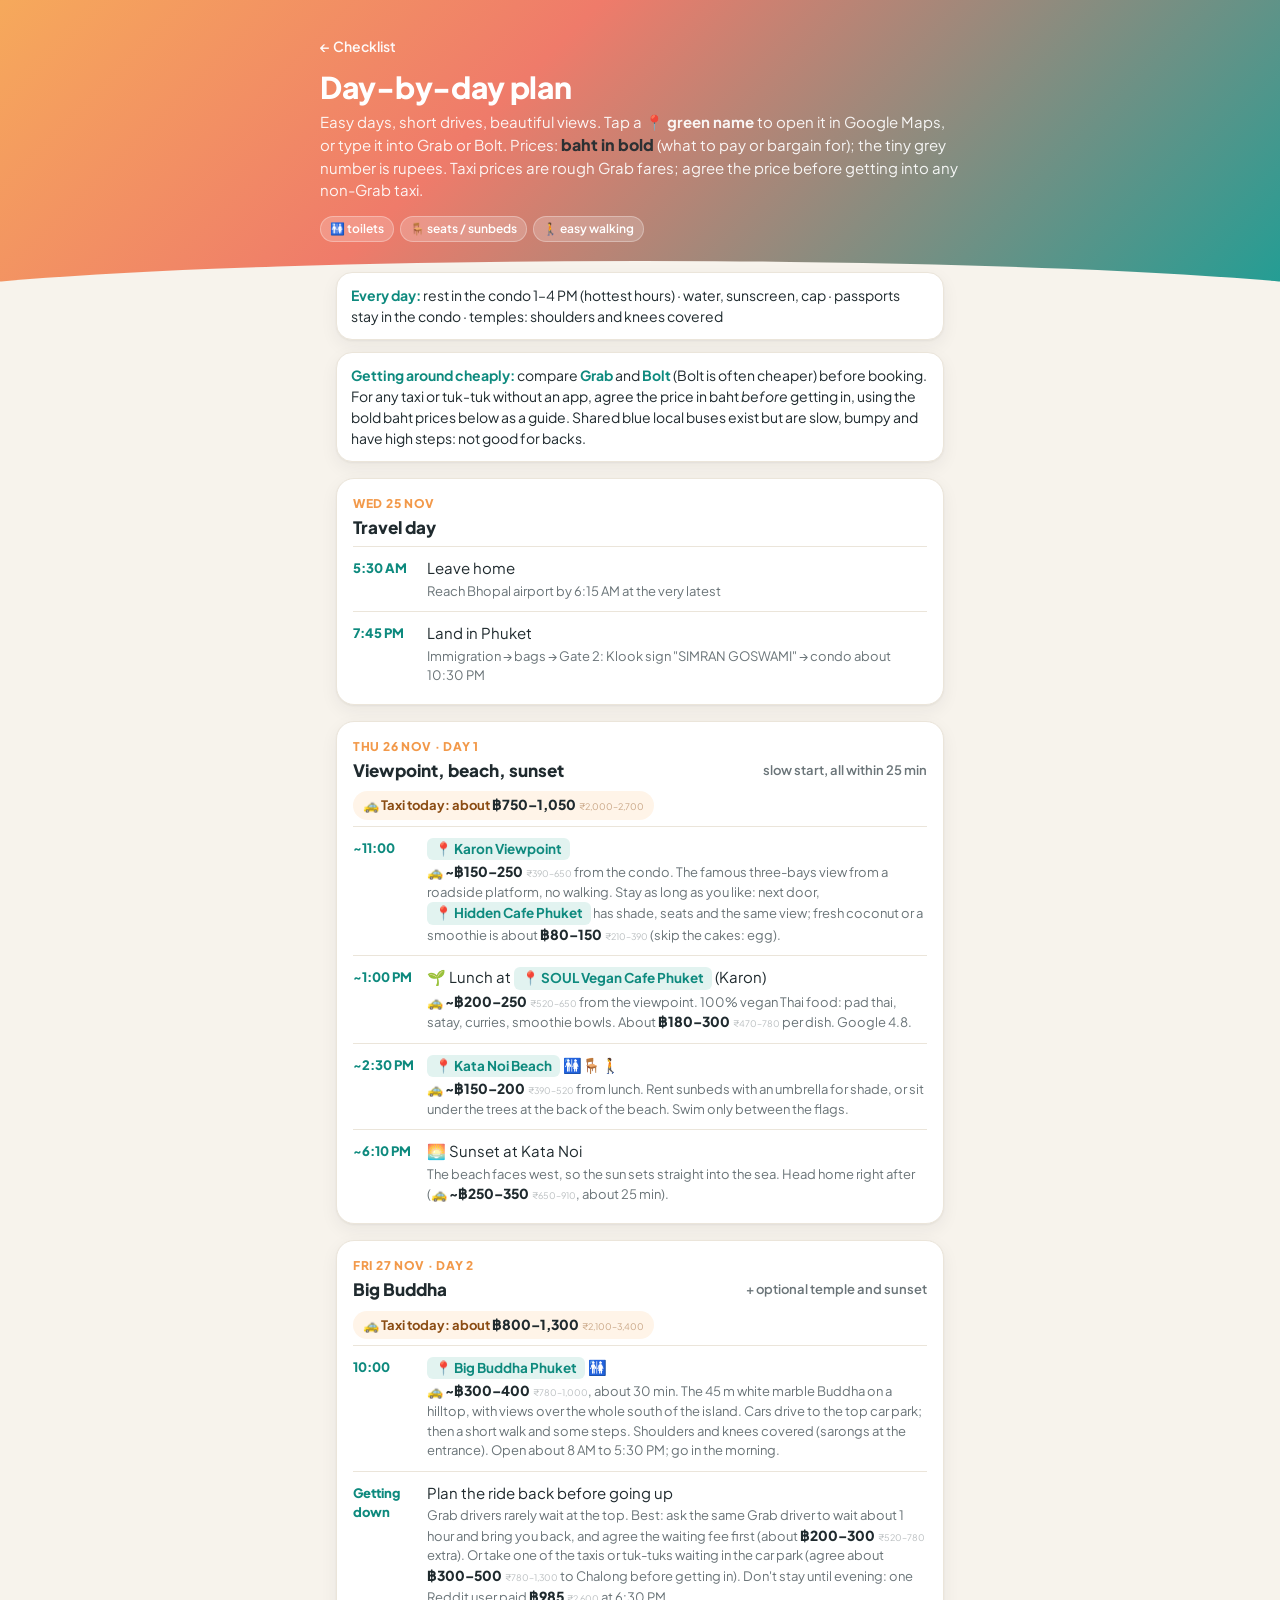
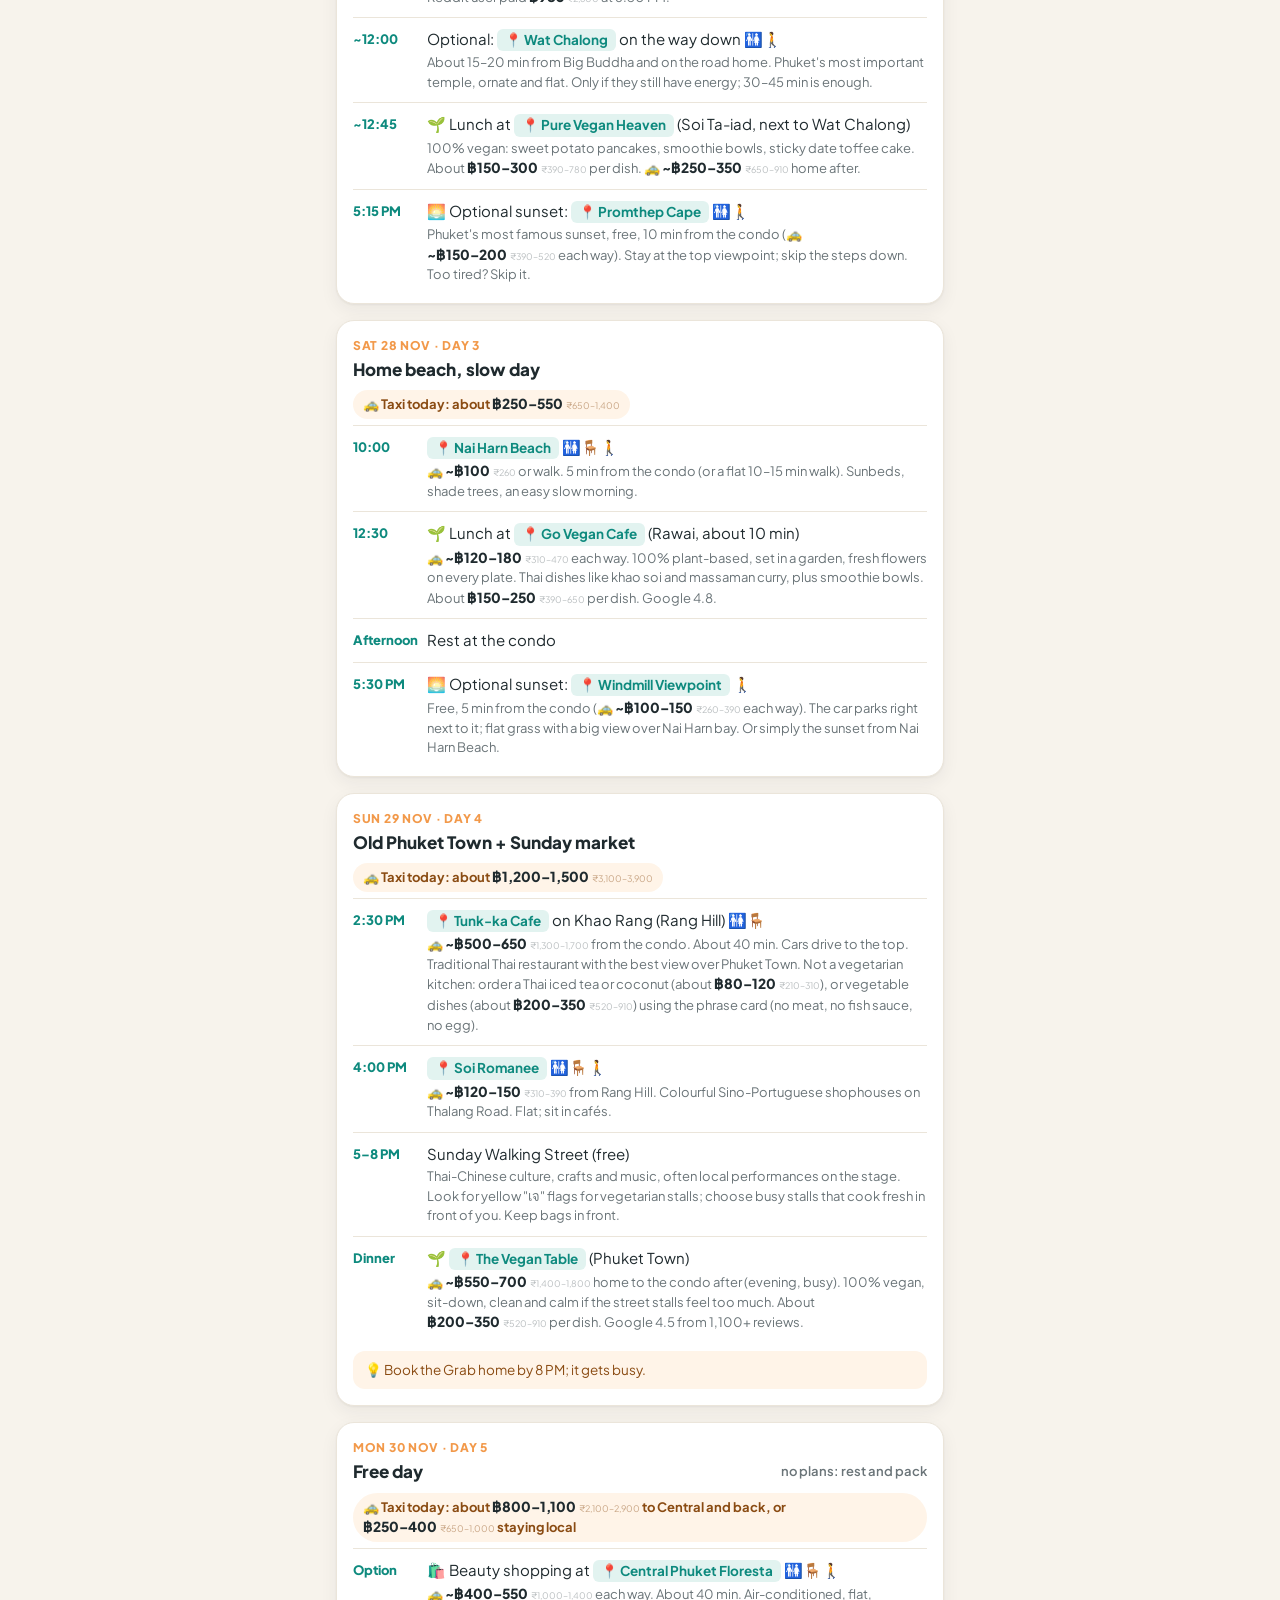
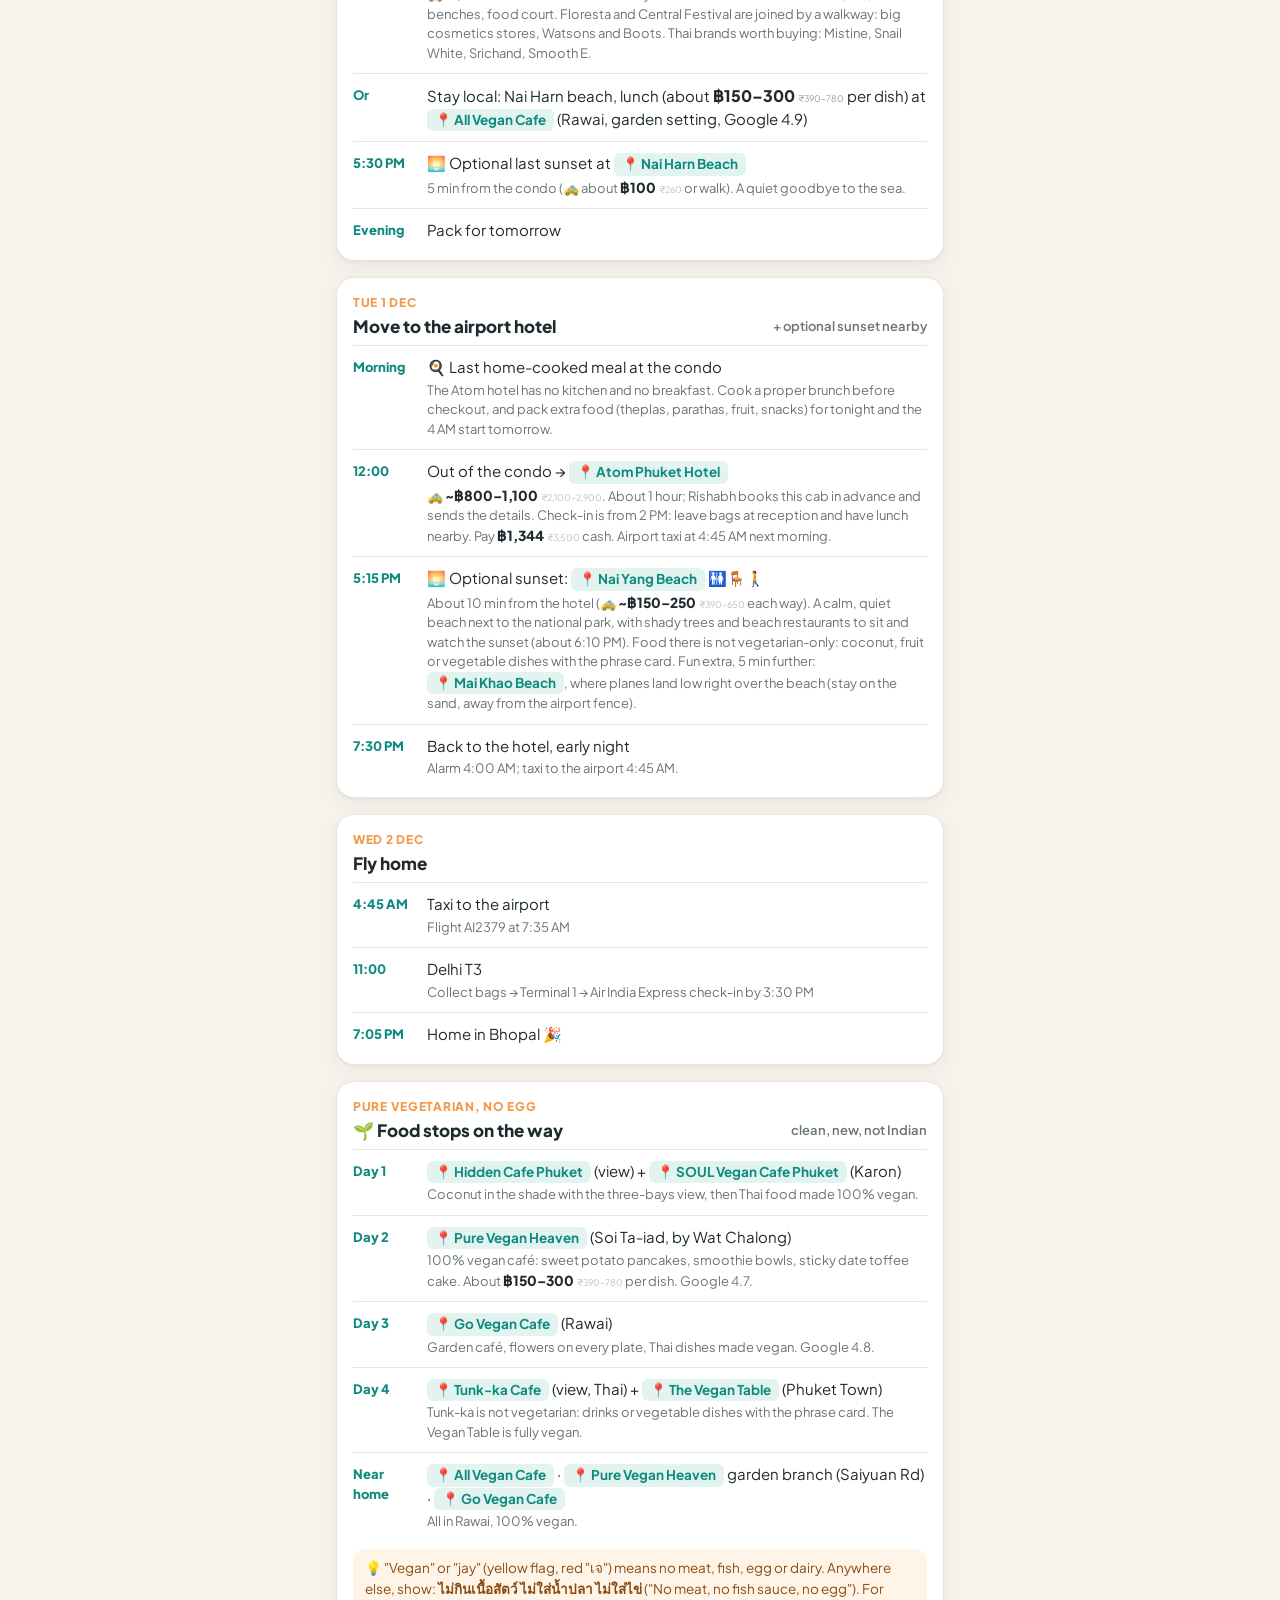
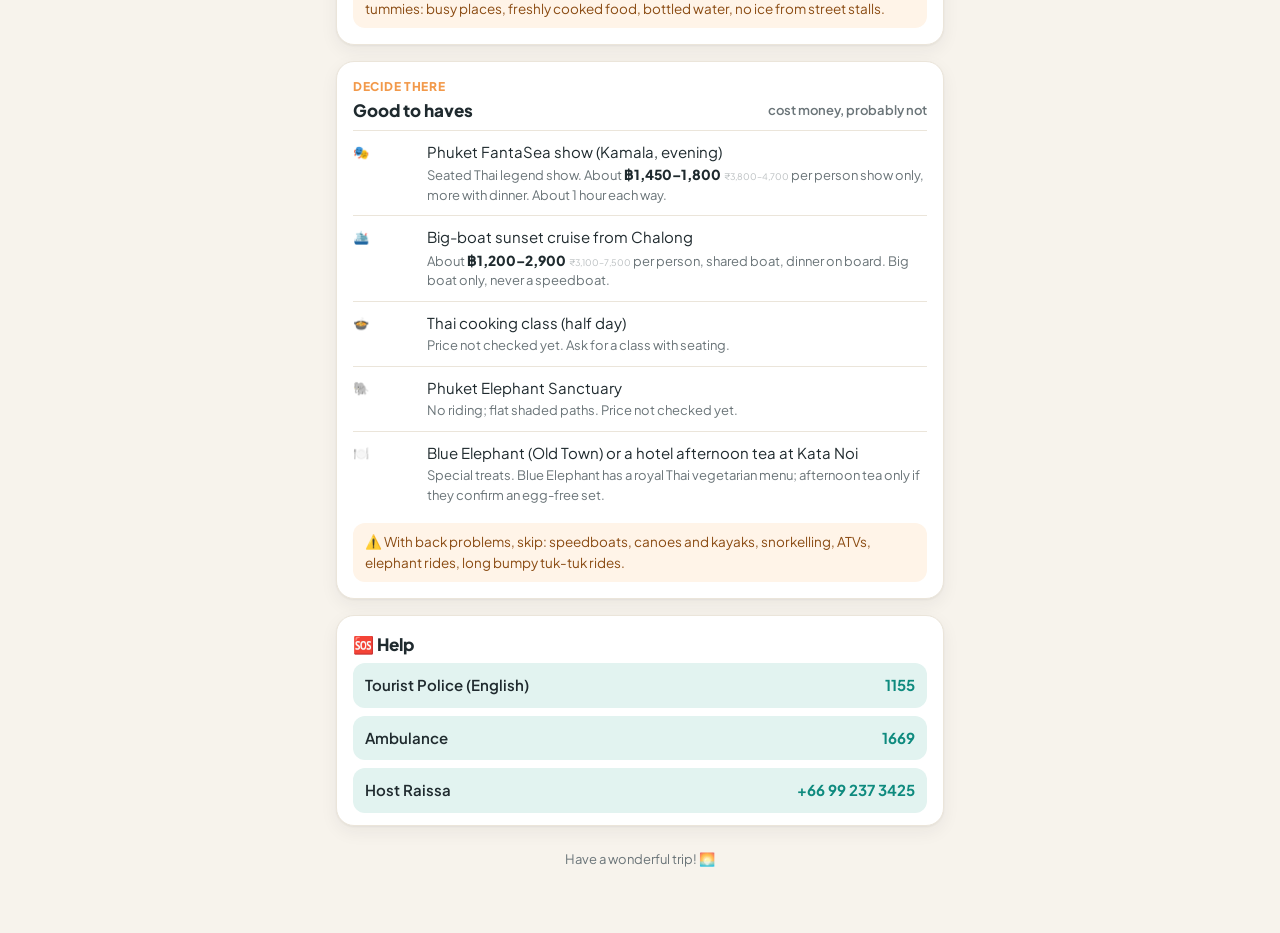
==== day-plan.html @ 852d4add "Tue: last home-cooked meal, Nai Yang sunset Co-Authored-By: Claude Opus 5.5 <noreply@anthropic.com>" ====
<!doctype html>
<html lang="en">
<head>
<meta charset="utf-8">
<meta name="viewport" content="width=device-width, initial-scale=1">
<meta name="robots" content="noindex, nofollow">
<title>Phuket Day Plan</title>
<link rel="preconnect" href="https://fonts.googleapis.com">
<link rel="preconnect" href="https://fonts.gstatic.com" crossorigin>
<link href="https://fonts.googleapis.com/css2?family=Plus+Jakarta+Sans:wght@400;600;700;800&display=swap" rel="stylesheet">
<link rel="stylesheet" href="style.css">
</head>
<body>
<div class="hero"><div class="hero-inner">
  <a class="back" href="./">← Checklist</a>
  <h1>Day-by-day plan</h1>
  <p>Easy days, short drives, beautiful views. Tap a <b>📍 green name</b> to open it in Google Maps, or type it into Grab or Bolt. Prices: <b class="thb">baht in bold</b> (what to pay or bargain for); the tiny grey number is rupees. Taxi prices are rough Grab fares; agree the price before getting into any non-Grab taxi.</p>
  <div class="legend"><span>🚻 toilets</span><span>🪑 seats / sunbeds</span><span>🚶 easy walking</span></div>
</div></div>
<main>

<div class="rules"><b>Every day:</b> rest in the condo 1–4 PM (hottest hours) · water, sunscreen, cap · passports stay in the condo · temples: shoulders and knees covered</div>
<div class="rules" style="margin-top:12px"><b>Getting around cheaply:</b> compare <b>Grab</b> and <b>Bolt</b> (Bolt is often cheaper) before booking. For any taxi or tuk-tuk without an app, agree the price in baht <i>before</i> getting in, using the bold baht prices below as a guide. Shared blue local buses exist but are slow, bumpy and have high steps: not good for backs.</div>

<section class="day">
<div class="date">Wed 25 Nov</div>
<h2>Travel day</h2>
<div class="stop"><div class="time">5:30 AM</div><div class="what">Leave home<small>Reach Bhopal airport by 6:15 AM at the very latest</small></div></div>
<div class="stop"><div class="time">7:45 PM</div><div class="what">Land in Phuket<small>Immigration → bags → Gate 2: Klook sign "SIMRAN GOSWAMI" → condo about 10:30 PM</small></div></div>
</section>

<section class="day">
<div class="date">Thu 26 Nov · Day 1</div>
<h2>Viewpoint, beach, sunset <span class="sub">slow start, all within 25 min</span></h2>
<div class="taxi">🚕 Taxi today: about <b class="thb">฿750–1,050</b><span class="inr">₹2,000–2,700</span></div>
<div class="stop"><div class="time">~11:00</div><div class="what"><a class="grab" href="https://www.google.com/maps/search/?api=1&query=Karon%20Viewpoint%20Phuket" target="_blank" rel="noopener">📍 Karon Viewpoint</a><small>🚕 <b class="thb">~฿150–250</b><span class="inr">₹390–650</span> from the condo. The famous three-bays view from a roadside platform, no walking. Stay as long as you like: next door, <a class="grab" href="https://www.google.com/maps/search/?api=1&query=Hidden%20Cafe%20Phuket%20Phuket" target="_blank" rel="noopener">📍 Hidden Cafe Phuket</a> has shade, seats and the same view; fresh coconut or a smoothie is about <b class="thb">฿80–150</b><span class="inr">₹210–390</span> (skip the cakes: egg).</small></div></div>
<div class="stop"><div class="time">~1:00 PM</div><div class="what">🌱 Lunch at <a class="grab" href="https://www.google.com/maps/search/?api=1&query=SOUL%20Vegan%20Cafe%20Phuket%20Phuket" target="_blank" rel="noopener">📍 SOUL Vegan Cafe Phuket</a> (Karon)<small>🚕 <b class="thb">~฿200–250</b><span class="inr">₹520–650</span> from the viewpoint. 100% vegan Thai food: pad thai, satay, curries, smoothie bowls. About <b class="thb">฿180–300</b><span class="inr">₹470–780</span> per dish. Google 4.8.</small></div></div>
<div class="stop"><div class="time">~2:30 PM</div><div class="what"><a class="grab" href="https://www.google.com/maps/search/?api=1&query=Kata%20Noi%20Beach%20Phuket" target="_blank" rel="noopener">📍 Kata Noi Beach</a> 🚻🪑🚶<small>🚕 <b class="thb">~฿150–200</b><span class="inr">₹390–520</span> from lunch. Rent sunbeds with an umbrella for shade, or sit under the trees at the back of the beach. Swim only between the flags.</small></div></div>
<div class="stop"><div class="time">~6:10 PM</div><div class="what">🌅 Sunset at Kata Noi<small>The beach faces west, so the sun sets straight into the sea. Head home right after (🚕 <b class="thb">~฿250–350</b><span class="inr">₹650–910</span>, about 25 min).</small></div></div>
</section>

<section class="day">
<div class="date">Fri 27 Nov · Day 2</div>
<h2>Big Buddha <span class="sub">+ optional temple and sunset</span></h2>
<div class="taxi">🚕 Taxi today: about <b class="thb">฿800–1,300</b><span class="inr">₹2,100–3,400</span></div>
<div class="stop"><div class="time">10:00</div><div class="what"><a class="grab" href="https://www.google.com/maps/search/?api=1&query=Big%20Buddha%20Phuket%20Phuket" target="_blank" rel="noopener">📍 Big Buddha Phuket</a> 🚻<small>🚕 <b class="thb">~฿300–400</b><span class="inr">₹780–1,000</span>, about 30 min. The 45 m white marble Buddha on a hilltop, with views over the whole south of the island. Cars drive to the top car park; then a short walk and some steps. Shoulders and knees covered (sarongs at the entrance). Open about 8 AM to 5:30 PM; go in the morning.</small></div></div>
<div class="stop"><div class="time">Getting down</div><div class="what">Plan the ride back before going up<small>Grab drivers rarely wait at the top. Best: ask the same Grab driver to wait about 1 hour and bring you back, and agree the waiting fee first (about <b class="thb">฿200–300</b><span class="inr">₹520–780</span> extra). Or take one of the taxis or tuk-tuks waiting in the car park (agree about <b class="thb">฿300–500</b><span class="inr">₹780–1,300</span> to Chalong before getting in). Don't stay until evening: one Reddit user paid <b class="thb">฿985</b><span class="inr">₹2,600</span> at 6:30 PM.</small></div></div>
<div class="stop"><div class="time">~12:00</div><div class="what">Optional: <a class="grab" href="https://www.google.com/maps/search/?api=1&query=Wat%20Chalong%20Phuket" target="_blank" rel="noopener">📍 Wat Chalong</a> on the way down 🚻🚶<small>About 15–20 min from Big Buddha and on the road home. Phuket's most important temple, ornate and flat. Only if they still have energy; 30–45 min is enough.</small></div></div>
<div class="stop"><div class="time">~12:45</div><div class="what">🌱 Lunch at <a class="grab" href="https://www.google.com/maps/search/?api=1&query=Pure%20Vegan%20Heaven%20Phuket" target="_blank" rel="noopener">📍 Pure Vegan Heaven</a> (Soi Ta-iad, next to Wat Chalong)<small>100% vegan: sweet potato pancakes, smoothie bowls, sticky date toffee cake. About <b class="thb">฿150–300</b><span class="inr">₹390–780</span> per dish. 🚕 <b class="thb">~฿250–350</b><span class="inr">₹650–910</span> home after.</small></div></div>
<div class="stop"><div class="time">5:15 PM</div><div class="what">🌅 Optional sunset: <a class="grab" href="https://www.google.com/maps/search/?api=1&query=Promthep%20Cape%20Phuket" target="_blank" rel="noopener">📍 Promthep Cape</a> 🚻🚶<small>Phuket's most famous sunset, free, 10 min from the condo (🚕 <b class="thb">~฿150–200</b><span class="inr">₹390–520</span> each way). Stay at the top viewpoint; skip the steps down. Too tired? Skip it.</small></div></div>
</section>

<section class="day">
<div class="date">Sat 28 Nov · Day 3</div>
<h2>Home beach, slow day</h2>
<div class="taxi">🚕 Taxi today: about <b class="thb">฿250–550</b><span class="inr">₹650–1,400</span></div>
<div class="stop"><div class="time">10:00</div><div class="what"><a class="grab" href="https://www.google.com/maps/search/?api=1&query=Nai%20Harn%20Beach%20Phuket" target="_blank" rel="noopener">📍 Nai Harn Beach</a> 🚻🪑🚶<small>🚕 <b class="thb">~฿100</b><span class="inr">₹260</span> or walk. 5 min from the condo (or a flat 10–15 min walk). Sunbeds, shade trees, an easy slow morning.</small></div></div>
<div class="stop"><div class="time">12:30</div><div class="what">🌱 Lunch at <a class="grab" href="https://www.google.com/maps/search/?api=1&query=Go%20Vegan%20Cafe%20Phuket" target="_blank" rel="noopener">📍 Go Vegan Cafe</a> (Rawai, about 10 min)<small>🚕 <b class="thb">~฿120–180</b><span class="inr">₹310–470</span> each way. 100% plant-based, set in a garden, fresh flowers on every plate. Thai dishes like khao soi and massaman curry, plus smoothie bowls. About <b class="thb">฿150–250</b><span class="inr">₹390–650</span> per dish. Google 4.8.</small></div></div>
<div class="stop"><div class="time">Afternoon</div><div class="what">Rest at the condo</div></div>
<div class="stop"><div class="time">5:30 PM</div><div class="what">🌅 Optional sunset: <a class="grab" href="https://www.google.com/maps/search/?api=1&query=Windmill%20Viewpoint%20Phuket" target="_blank" rel="noopener">📍 Windmill Viewpoint</a> 🚶<small>Free, 5 min from the condo (🚕 <b class="thb">~฿100–150</b><span class="inr">₹260–390</span> each way). The car parks right next to it; flat grass with a big view over Nai Harn bay. Or simply the sunset from Nai Harn Beach.</small></div></div>
</section>

<section class="day">
<div class="date">Sun 29 Nov · Day 4</div>
<h2>Old Phuket Town + Sunday market</h2>
<div class="taxi">🚕 Taxi today: about <b class="thb">฿1,200–1,500</b><span class="inr">₹3,100–3,900</span></div>
<div class="stop"><div class="time">2:30 PM</div><div class="what"><a class="grab" href="https://www.google.com/maps/search/?api=1&query=Tunk-ka%20Cafe%20Phuket" target="_blank" rel="noopener">📍 Tunk-ka Cafe</a> on Khao Rang (Rang Hill) 🚻🪑<small>🚕 <b class="thb">~฿500–650</b><span class="inr">₹1,300–1,700</span> from the condo. About 40 min. Cars drive to the top. Traditional Thai restaurant with the best view over Phuket Town. Not a vegetarian kitchen: order a Thai iced tea or coconut (about <b class="thb">฿80–120</b><span class="inr">₹210–310</span>), or vegetable dishes (about <b class="thb">฿200–350</b><span class="inr">₹520–910</span>) using the phrase card (no meat, no fish sauce, no egg).</small></div></div>
<div class="stop"><div class="time">4:00 PM</div><div class="what"><a class="grab" href="https://www.google.com/maps/search/?api=1&query=Soi%20Romanee%20Phuket" target="_blank" rel="noopener">📍 Soi Romanee</a> 🚻🪑🚶<small>🚕 <b class="thb">~฿120–150</b><span class="inr">₹310–390</span> from Rang Hill. Colourful Sino-Portuguese shophouses on Thalang Road. Flat; sit in cafés.</small></div></div>
<div class="stop"><div class="time">5–8 PM</div><div class="what">Sunday Walking Street (free) <small>Thai-Chinese culture, crafts and music, often local performances on the stage. Look for yellow "เจ" flags for vegetarian stalls; choose busy stalls that cook fresh in front of you. Keep bags in front.</small></div></div>
<div class="stop"><div class="time">Dinner</div><div class="what">🌱 <a class="grab" href="https://www.google.com/maps/search/?api=1&query=The%20Vegan%20Table%20Phuket" target="_blank" rel="noopener">📍 The Vegan Table</a> (Phuket Town)<small>🚕 <b class="thb">~฿550–700</b><span class="inr">₹1,400–1,800</span> home to the condo after (evening, busy). 100% vegan, sit-down, clean and calm if the street stalls feel too much. About <b class="thb">฿200–350</b><span class="inr">₹520–910</span> per dish. Google 4.5 from 1,100+ reviews.</small></div></div>
<div class="tip">💡 Book the Grab home by 8 PM; it gets busy.</div>
</section>

<section class="day">
<div class="date">Mon 30 Nov · Day 5</div>
<h2>Free day <span class="sub">no plans: rest and pack</span></h2>
<div class="taxi">🚕 Taxi today: about <b class="thb">฿800–1,100</b><span class="inr">₹2,100–2,900</span> to Central and back, or <b class="thb">฿250–400</b><span class="inr">₹650–1,000</span> staying local</div>
<div class="stop"><div class="time">Option</div><div class="what">🛍️ Beauty shopping at <a class="grab" href="https://www.google.com/maps/search/?api=1&query=Central%20Phuket%20Floresta%20Phuket" target="_blank" rel="noopener">📍 Central Phuket Floresta</a> 🚻🪑🚶<small>🚕 <b class="thb">~฿400–550</b><span class="inr">₹1,000–1,400</span> each way. About 40 min. Air-conditioned, flat, benches, food court. Floresta and Central Festival are joined by a walkway: big cosmetics stores, Watsons and Boots. Thai brands worth buying: Mistine, Snail White, Srichand, Smooth E.</small></div></div>
<div class="stop"><div class="time">Or</div><div class="what">Stay local: Nai Harn beach, lunch (about <b class="thb">฿150–300</b><span class="inr">₹390–780</span> per dish) at <a class="grab" href="https://www.google.com/maps/search/?api=1&query=All%20Vegan%20Cafe%20Phuket" target="_blank" rel="noopener">📍 All Vegan Cafe</a> (Rawai, garden setting, Google 4.9)</div></div>
<div class="stop"><div class="time">5:30 PM</div><div class="what">🌅 Optional last sunset at <a class="grab" href="https://www.google.com/maps/search/?api=1&query=Nai%20Harn%20Beach%20Phuket" target="_blank" rel="noopener">📍 Nai Harn Beach</a><small>5 min from the condo (🚕 about <b class="thb">฿100</b><span class="inr">₹260</span> or walk). A quiet goodbye to the sea.</small></div></div>
<div class="stop"><div class="time">Evening</div><div class="what">Pack for tomorrow</div></div>
</section>

<section class="day">
<div class="date">Tue 1 Dec</div>
<h2>Move to the airport hotel <span class="sub">+ optional sunset nearby</span></h2>
<div class="stop"><div class="time">Morning</div><div class="what">🍳 Last home-cooked meal at the condo<small>The Atom hotel has no kitchen and no breakfast. Cook a proper brunch before checkout, and pack extra food (theplas, parathas, fruit, snacks) for tonight and the 4 AM start tomorrow.</small></div></div>
<div class="stop"><div class="time">12:00</div><div class="what">Out of the condo → <a class="grab" href="https://www.google.com/maps/search/?api=1&query=Atom%20Phuket%20Hotel%20Phuket" target="_blank" rel="noopener">📍 Atom Phuket Hotel</a><small>🚕 <b class="thb">~฿800–1,100</b><span class="inr">₹2,100–2,900</span>. About 1 hour; Rishabh books this cab in advance and sends the details. Check-in is from 2 PM: leave bags at reception and have lunch nearby. Pay <b class="thb">฿1,344</b><span class="inr">₹3,500</span> cash. Airport taxi at 4:45 AM next morning.</small></div></div>
<div class="stop"><div class="time">5:15 PM</div><div class="what">🌅 Optional sunset: <a class="grab" href="https://www.google.com/maps/search/?api=1&query=Nai%20Yang%20Beach%20Phuket" target="_blank" rel="noopener">📍 Nai Yang Beach</a> 🚻🪑🚶<small>About 10 min from the hotel (🚕 <b class="thb">~฿150–250</b><span class="inr">₹390–650</span> each way). A calm, quiet beach next to the national park, with shady trees and beach restaurants to sit and watch the sunset (about 6:10 PM). Food there is not vegetarian-only: coconut, fruit or vegetable dishes with the phrase card. Fun extra, 5 min further: <a class="grab" href="https://www.google.com/maps/search/?api=1&query=Mai%20Khao%20Beach%20Phuket" target="_blank" rel="noopener">📍 Mai Khao Beach</a>, where planes land low right over the beach (stay on the sand, away from the airport fence).</small></div></div>
<div class="stop"><div class="time">7:30 PM</div><div class="what">Back to the hotel, early night<small>Alarm 4:00 AM; taxi to the airport 4:45 AM.</small></div></div>
</section>

<section class="day">
<div class="date">Wed 2 Dec</div>
<h2>Fly home</h2>
<div class="stop"><div class="time">4:45 AM</div><div class="what">Taxi to the airport<small>Flight AI2379 at 7:35 AM</small></div></div>
<div class="stop"><div class="time">11:00</div><div class="what">Delhi T3<small>Collect bags → Terminal 1 → Air India Express check-in by 3:30 PM</small></div></div>
<div class="stop"><div class="time">7:05 PM</div><div class="what">Home in Bhopal 🎉</div></div>
</section>

<section class="day">
<div class="date">Pure vegetarian, no egg</div>
<h2>🌱 Food stops on the way <span class="sub">clean, new, not Indian</span></h2>
<div class="stop"><div class="time">Day 1</div><div class="what"><a class="grab" href="https://www.google.com/maps/search/?api=1&query=Hidden%20Cafe%20Phuket%20Phuket" target="_blank" rel="noopener">📍 Hidden Cafe Phuket</a> (view) + <a class="grab" href="https://www.google.com/maps/search/?api=1&query=SOUL%20Vegan%20Cafe%20Phuket%20Phuket" target="_blank" rel="noopener">📍 SOUL Vegan Cafe Phuket</a> (Karon)<small>Coconut in the shade with the three-bays view, then Thai food made 100% vegan.</small></div></div>
<div class="stop"><div class="time">Day 2</div><div class="what"><a class="grab" href="https://www.google.com/maps/search/?api=1&query=Pure%20Vegan%20Heaven%20Phuket" target="_blank" rel="noopener">📍 Pure Vegan Heaven</a> (Soi Ta-iad, by Wat Chalong)<small>100% vegan café: sweet potato pancakes, smoothie bowls, sticky date toffee cake. About <b class="thb">฿150–300</b><span class="inr">₹390–780</span> per dish. Google 4.7.</small></div></div>
<div class="stop"><div class="time">Day 3</div><div class="what"><a class="grab" href="https://www.google.com/maps/search/?api=1&query=Go%20Vegan%20Cafe%20Phuket" target="_blank" rel="noopener">📍 Go Vegan Cafe</a> (Rawai)<small>Garden café, flowers on every plate, Thai dishes made vegan. Google 4.8.</small></div></div>
<div class="stop"><div class="time">Day 4</div><div class="what"><a class="grab" href="https://www.google.com/maps/search/?api=1&query=Tunk-ka%20Cafe%20Phuket" target="_blank" rel="noopener">📍 Tunk-ka Cafe</a> (view, Thai) + <a class="grab" href="https://www.google.com/maps/search/?api=1&query=The%20Vegan%20Table%20Phuket" target="_blank" rel="noopener">📍 The Vegan Table</a> (Phuket Town)<small>Tunk-ka is not vegetarian: drinks or vegetable dishes with the phrase card. The Vegan Table is fully vegan.</small></div></div>
<div class="stop"><div class="time">Near home</div><div class="what"><a class="grab" href="https://www.google.com/maps/search/?api=1&query=All%20Vegan%20Cafe%20Phuket" target="_blank" rel="noopener">📍 All Vegan Cafe</a> · <a class="grab" href="https://www.google.com/maps/search/?api=1&query=Pure%20Vegan%20Heaven%20Phuket" target="_blank" rel="noopener">📍 Pure Vegan Heaven</a> garden branch (Saiyuan Rd) · <a class="grab" href="https://www.google.com/maps/search/?api=1&query=Go%20Vegan%20Cafe%20Phuket" target="_blank" rel="noopener">📍 Go Vegan Cafe</a><small>All in Rawai, 100% vegan.</small></div></div>
<div class="tip">💡 "Vegan" or "jay" (yellow flag, red "เจ") means no meat, fish, egg or dairy. Anywhere else, show: <b>ไม่กินเนื้อสัตว์ ไม่ใส่น้ำปลา ไม่ใส่ไข่</b> ("No meat, no fish sauce, no egg"). For tummies: busy places, freshly cooked food, bottled water, no ice from street stalls.</div>
</section>

<section class="day">
<div class="date">Decide there</div>
<h2>Good to haves <span class="sub">cost money, probably not</span></h2>
<div class="stop"><div class="time">🎭</div><div class="what">Phuket FantaSea show (Kamala, evening)<small>Seated Thai legend show. About <b class="thb">฿1,450–1,800</b><span class="inr">₹3,800–4,700</span> per person show only, more with dinner. About 1 hour each way.</small></div></div>
<div class="stop"><div class="time">🛳️</div><div class="what">Big-boat sunset cruise from Chalong<small>About <b class="thb">฿1,200–2,900</b><span class="inr">₹3,100–7,500</span> per person, shared boat, dinner on board. Big boat only, never a speedboat.</small></div></div>
<div class="stop"><div class="time">🍲</div><div class="what">Thai cooking class (half day)<small>Price not checked yet. Ask for a class with seating.</small></div></div>
<div class="stop"><div class="time">🐘</div><div class="what">Phuket Elephant Sanctuary<small>No riding; flat shaded paths. Price not checked yet.</small></div></div>
<div class="stop"><div class="time">🍽️</div><div class="what">Blue Elephant (Old Town) or a hotel afternoon tea at Kata Noi<small>Special treats. Blue Elephant has a royal Thai vegetarian menu; afternoon tea only if they confirm an egg-free set.</small></div></div>
<div class="tip">⚠️ With back problems, skip: speedboats, canoes and kayaks, snorkelling, ATVs, elephant rides, long bumpy tuk-tuk rides.</div>
</section>

<section class="help">
<h2>🆘 Help</h2>
<div class="contacts">
<a href="tel:1155">Tourist Police (English) <b>1155</b></a>
<a href="tel:1669">Ambulance <b>1669</b></a>
<a href="tel:+66992373425">Host Raissa <b>+66 99 237 3425</b></a>
</div>
</section>
<footer>Have a wonderful trip! 🌅</footer>
</main>
</body>
</html>
---- style.css ----
:root {
  --bg: #f7f3ec;
  --card: #ffffff;
  --ink: #1f2a2e;
  --muted: #6a7478;
  --line: #ebe5da;
  --accent: #0e8a7e;
  --accent-soft: #e2f3f0;
  --sun: #f2994a;
  --done: #a3abae;
  --shadow: 0 1px 2px rgba(31, 42, 46, .05), 0 6px 18px rgba(31, 42, 46, .06);
  --hero: linear-gradient(135deg, #f6a95b 0%, #ef7b6a 38%, #1f9e95 100%);
}
@media (prefers-color-scheme: dark) {
  :root {
    --bg: #12181a;
    --card: #1b2326;
    --ink: #eef3f3;
    --muted: #9aa6a9;
    --line: #2a3438;
    --accent: #3fc6b6;
    --accent-soft: #173a37;
    --sun: #f5ac64;
    --done: #64706f;
    --shadow: 0 1px 2px rgba(0, 0, 0, .3), 0 6px 18px rgba(0, 0, 0, .25);
    --hero: linear-gradient(135deg, #b8673a 0%, #a8505a 40%, #13706a 100%);
  }
}

* { box-sizing: border-box; }
body {
  margin: 0;
  background: var(--bg);
  color: var(--ink);
  font: 16px/1.5 "Plus Jakarta Sans", -apple-system, "Segoe UI", Roboto, Arial, sans-serif;
  -webkit-font-smoothing: antialiased;
}
a { color: var(--accent); }

/* Hero */
.hero {
  background: var(--hero);
  color: #fff;
  padding: 34px 16px 64px;
  position: relative;
  overflow: hidden;
}
.hero::after {
  content: "";
  position: absolute;
  left: -10%; right: -10%; bottom: -1px;
  height: 46px;
  background: var(--bg);
  border-radius: 50% 50% 0 0 / 100% 100% 0 0;
}
.hero-inner { max-width: 640px; margin: 0 auto; position: relative; z-index: 1; }
.eyebrow {
  display: inline-block;
  font-size: 12px; font-weight: 700; letter-spacing: .08em; text-transform: uppercase;
  background: rgba(255, 255, 255, .2);
  border: 1px solid rgba(255, 255, 255, .35);
  padding: 4px 10px; border-radius: 999px;
}
.hero h1 { font-size: 30px; line-height: 1.15; margin: 12px 0 6px; font-weight: 800; letter-spacing: -.01em; }
.hero p { margin: 0; opacity: .92; font-size: 15px; }
.hero .pill-link {
  display: inline-flex; align-items: center; gap: 6px;
  margin-top: 14px; padding: 9px 14px; border-radius: 999px;
  background: #fff; color: #1f2a2e; font-weight: 700; font-size: 14px; text-decoration: none;
  box-shadow: 0 4px 14px rgba(0, 0, 0, .15);
}

main { max-width: 640px; margin: -34px auto 0; padding: 0 16px 64px; position: relative; z-index: 2; }

/* Sticky progress */
.progress {
  position: sticky; top: 10px; z-index: 5;
  background: var(--card);
  border: 1px solid var(--line);
  border-radius: 16px;
  padding: 12px 14px;
  box-shadow: var(--shadow);
  display: flex; align-items: center; gap: 12px;
}
.progress .meter { flex: 1; height: 10px; background: var(--line); border-radius: 999px; overflow: hidden; }
.progress .meter span { display: block; height: 100%; width: 0; background: linear-gradient(90deg, var(--sun), var(--accent)); border-radius: 999px; transition: width .35s ease; }
.progress .count { font-size: 13px; font-weight: 700; color: var(--muted); white-space: nowrap; }

/* Cards */
section {
  background: var(--card);
  border: 1px solid var(--line);
  border-radius: 18px;
  padding: 16px 16px 8px;
  margin: 16px 0;
  box-shadow: var(--shadow);
}
section h2 {
  font-size: 17px; font-weight: 800; margin: 0 0 6px;
  display: flex; justify-content: space-between; align-items: center; gap: 10px;
}
section h2 small {
  font-size: 12px; font-weight: 700; color: var(--accent);
  background: var(--accent-soft); padding: 3px 9px; border-radius: 999px; white-space: nowrap;
}
section.complete { border-color: var(--accent); }
section.complete h2 small { background: var(--accent); color: #fff; }

/* Checklist rows */
label {
  display: flex; gap: 12px; align-items: flex-start;
  padding: 11px 4px; margin: 0 -4px;
  border-top: 1px solid var(--line);
  cursor: pointer; border-radius: 10px;
  -webkit-tap-highlight-color: transparent;
}
label:first-of-type { border-top: 0; }
label:active { background: var(--accent-soft); }
input[type=checkbox] {
  appearance: none; -webkit-appearance: none;
  flex: 0 0 24px; width: 24px; height: 24px; margin: 0;
  border: 2px solid #c9c2b6; border-radius: 8px;
  display: grid; place-content: center; cursor: pointer;
  background: var(--card);
  transition: background .15s, border-color .15s, transform .1s;
}
input[type=checkbox]:active { transform: scale(.92); }
input[type=checkbox]::after {
  content: ""; width: 6px; height: 11px;
  border: solid #fff; border-width: 0 2.5px 2.5px 0;
  transform: rotate(45deg) scale(0); margin-top: -2px;
  transition: transform .15s ease;
}
input[type=checkbox]:checked { background: var(--accent); border-color: var(--accent); }
input[type=checkbox]:checked::after { transform: rotate(45deg) scale(1); }
label span { padding-top: 1px; transition: color .15s; }
input:checked + span { color: var(--done); text-decoration: line-through; text-decoration-thickness: 1.5px; }

.note { font-size: 14px; color: var(--muted); margin: 4px 0 8px; }

button {
  margin: 8px 0 10px; background: transparent;
  border: 1px solid var(--line); color: var(--muted);
  border-radius: 999px; padding: 8px 14px;
  font: inherit; font-size: 13px; font-weight: 600; cursor: pointer;
}
button:hover { border-color: var(--accent); color: var(--accent); }

/* Help card */
.help .contacts { display: grid; gap: 8px; margin: 6px 0 4px; }
.help .contacts a {
  display: flex; justify-content: space-between; align-items: center;
  padding: 11px 12px; border-radius: 12px; background: var(--accent-soft);
  color: var(--ink); text-decoration: none; font-weight: 600; font-size: 15px;
}
.help .contacts a b { color: var(--accent); }

footer { text-align: center; color: var(--muted); font-size: 13px; margin-top: 24px; }

/* Day plan */
.back { display: inline-block; color: #fff; text-decoration: none; font-weight: 600; font-size: 14px; opacity: .95; }
.legend { display: flex; flex-wrap: wrap; gap: 6px; margin-top: 14px; }
.legend span { font-size: 12px; font-weight: 600; background: rgba(255, 255, 255, .2); border: 1px solid rgba(255, 255, 255, .3); padding: 3px 9px; border-radius: 999px; }
.rules { background: var(--card); border: 1px solid var(--line); border-radius: 16px; padding: 12px 14px; box-shadow: var(--shadow); font-size: 14px; }
.rules b { color: var(--accent); }
.day .date { font-size: 12px; font-weight: 800; letter-spacing: .06em; text-transform: uppercase; color: var(--sun); }
.day h2 { margin-top: 2px; }
.day h2 .sub { font-size: 13px; font-weight: 600; color: var(--muted); }
.stop { display: grid; grid-template-columns: 64px 1fr; gap: 10px; padding: 10px 0; border-top: 1px solid var(--line); }
.stop:first-of-type { border-top: 0; }
.stop .time { font-size: 13px; font-weight: 800; color: var(--accent); padding-top: 2px; }
.stop .what { font-size: 15px; }
.stop .what small { display: block; color: var(--muted); font-size: 13px; margin-top: 2px; }
.grab {
  display: inline-block; font-weight: 700; font-size: 13.5px;
  background: var(--accent-soft); color: var(--accent);
  padding: 1px 8px; border-radius: 6px;
}
.tip {
  margin: 8px 0 8px; padding: 9px 12px; border-radius: 12px;
  background: #fff4e8; color: #8a4b12; font-size: 13.5px;
}
@media (prefers-color-scheme: dark) { .tip { background: #3a2a1b; color: #f3c79b; } }

@media (max-width: 380px) {
  .hero h1 { font-size: 26px; }
  .stop { grid-template-columns: 56px 1fr; }
}

a.grab { text-decoration: none; }
a.grab:hover { text-decoration: underline; }
.taxi { display: inline-block; margin: 2px 0 6px; font-size: 13px; font-weight: 700; color: #8a4b12; background: #fff4e8; padding: 4px 10px; border-radius: 999px; }
@media (prefers-color-scheme: dark) { .taxi { background: #3a2a1b; color: #f3c79b; } }

/* Money: baht big and bold, rupees tiny and faint */
.thb { font-weight: 800; font-size: 1.06em; white-space: nowrap; color: var(--ink); }
.inr { font-size: 9px; opacity: .45; margin-left: 3px; font-weight: 400; white-space: nowrap; }
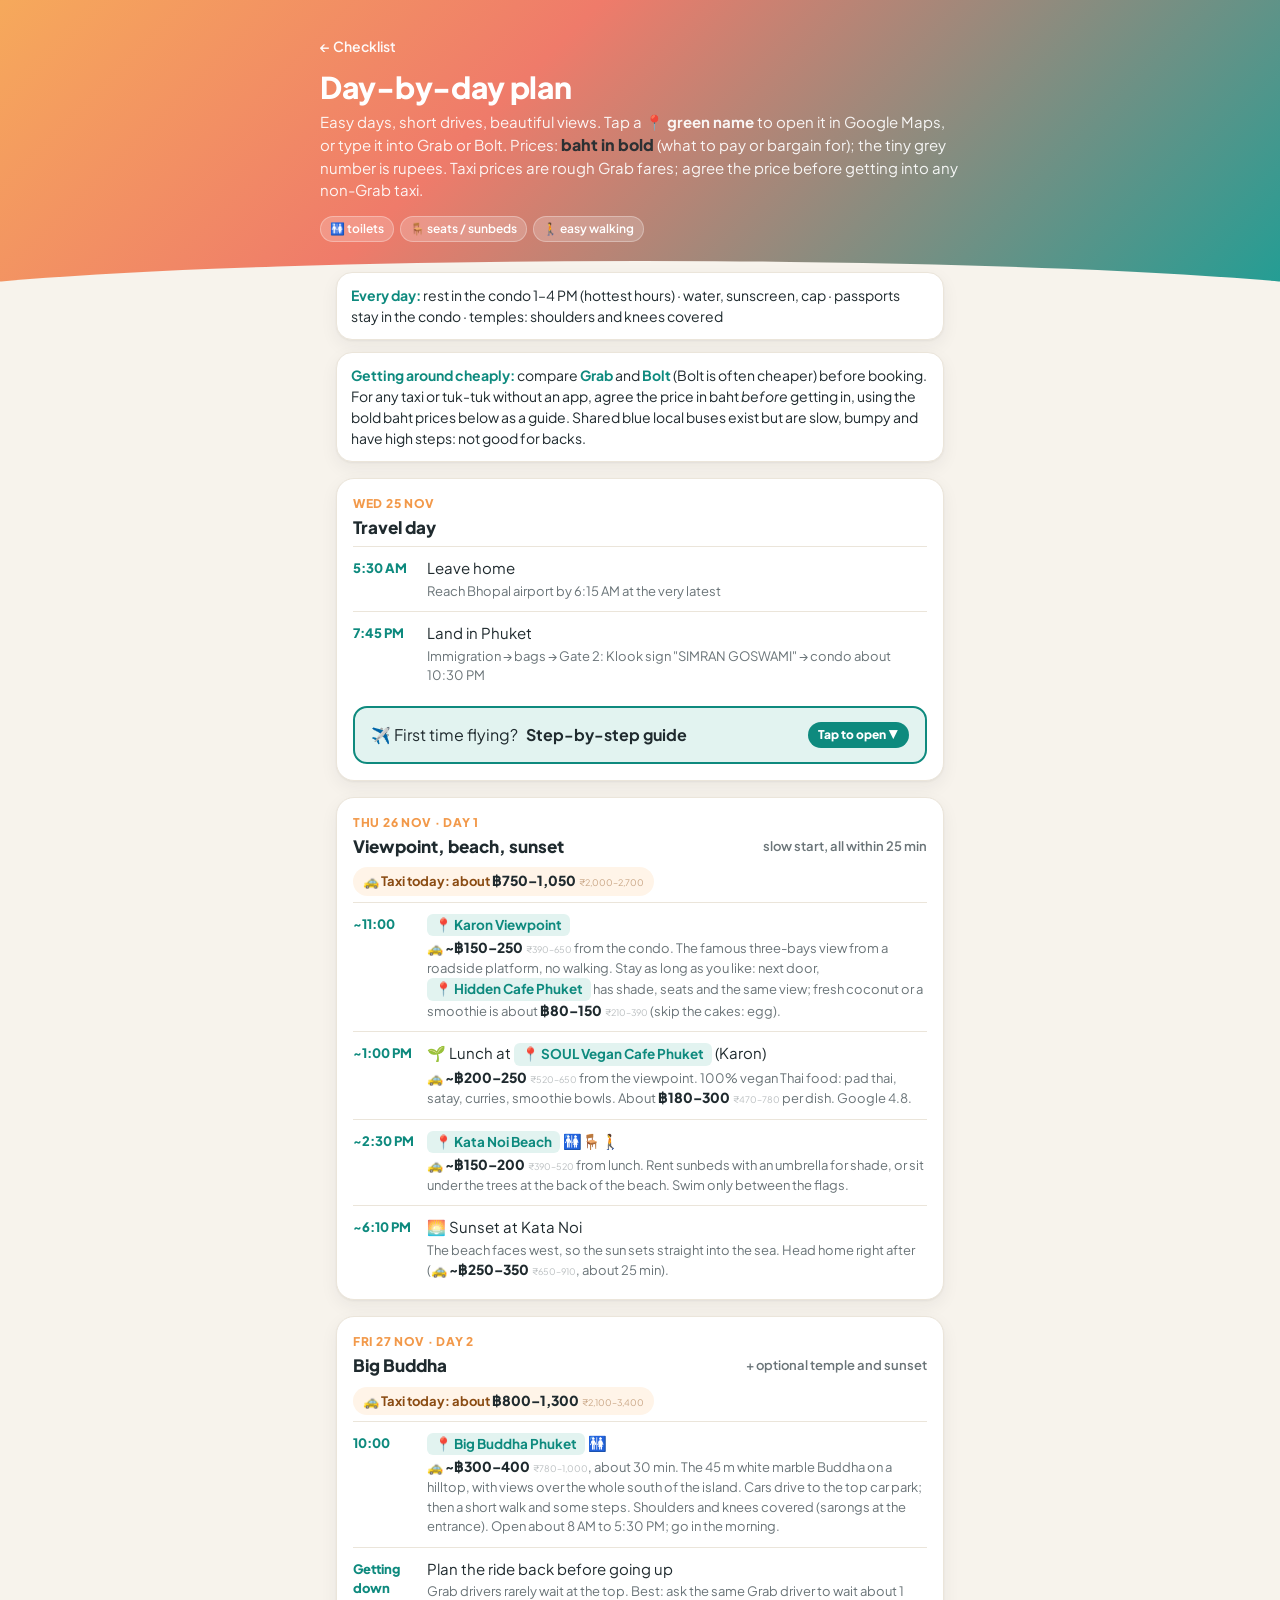
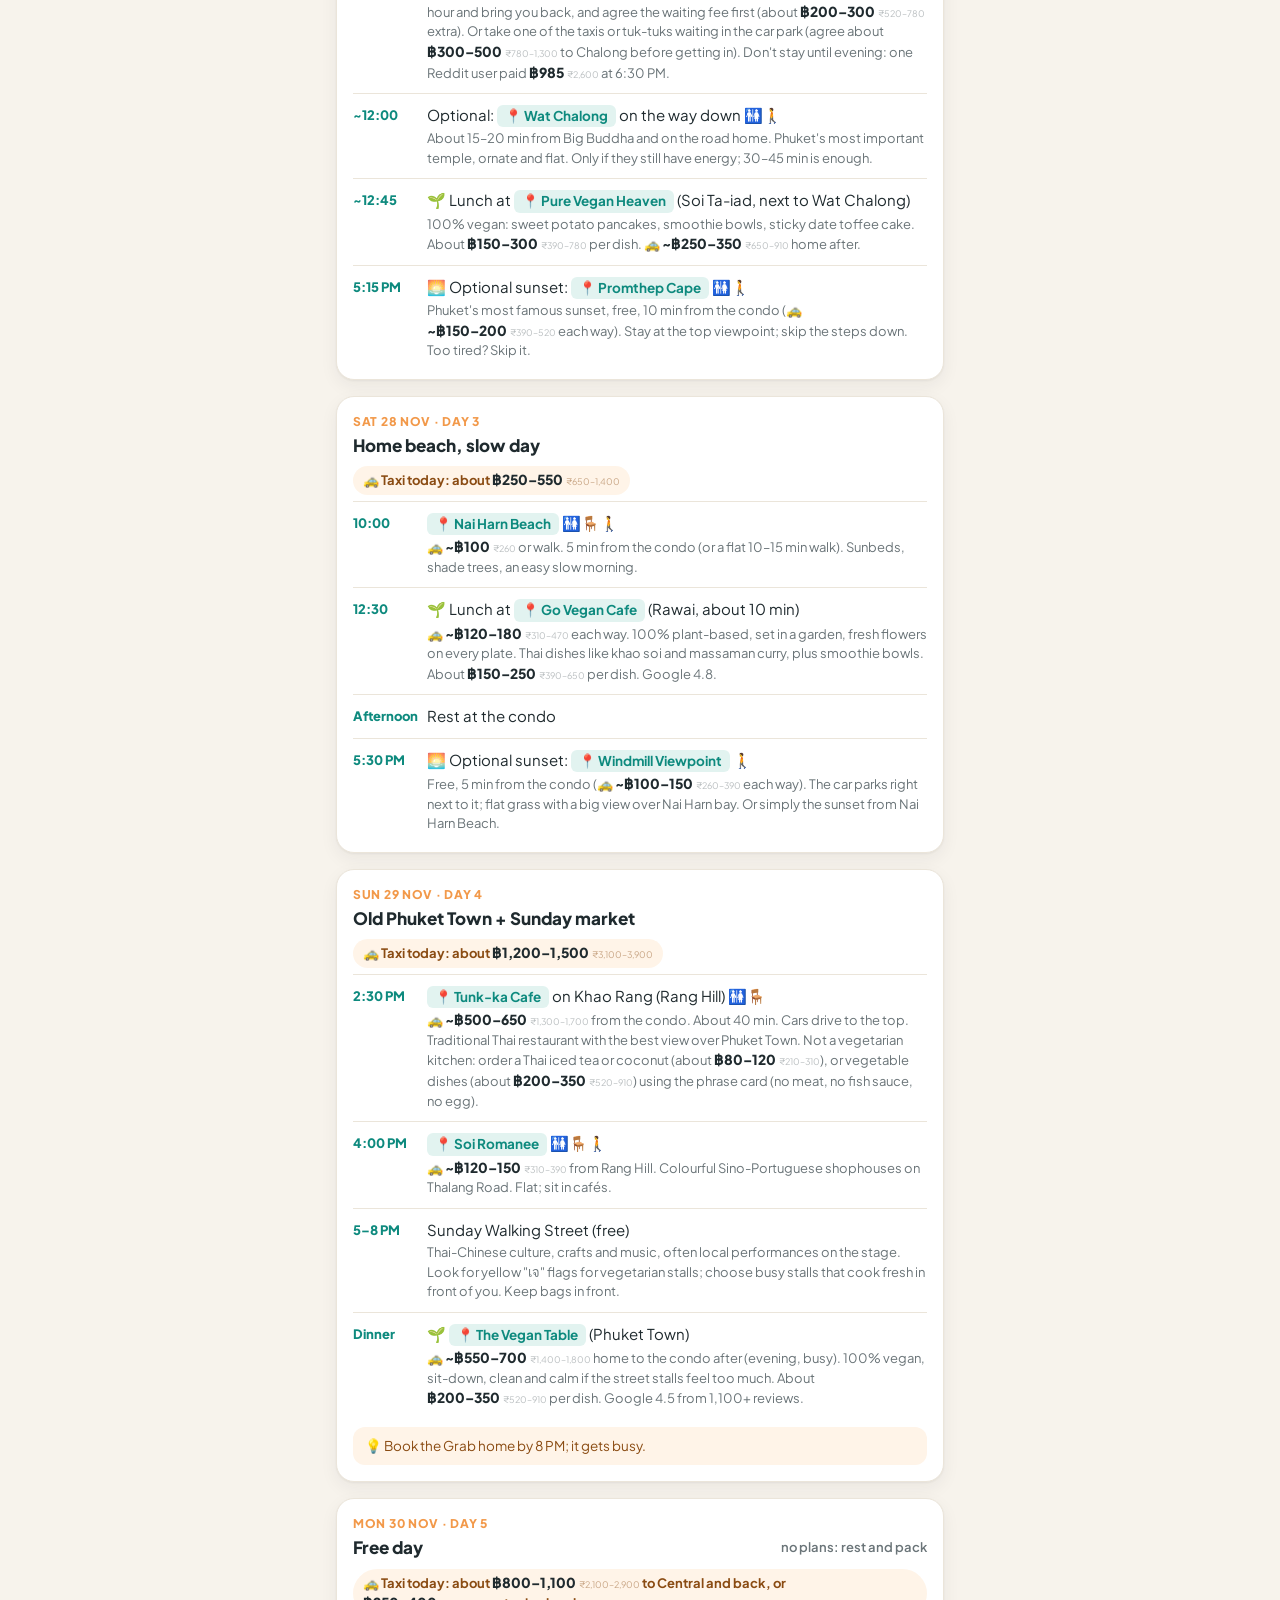
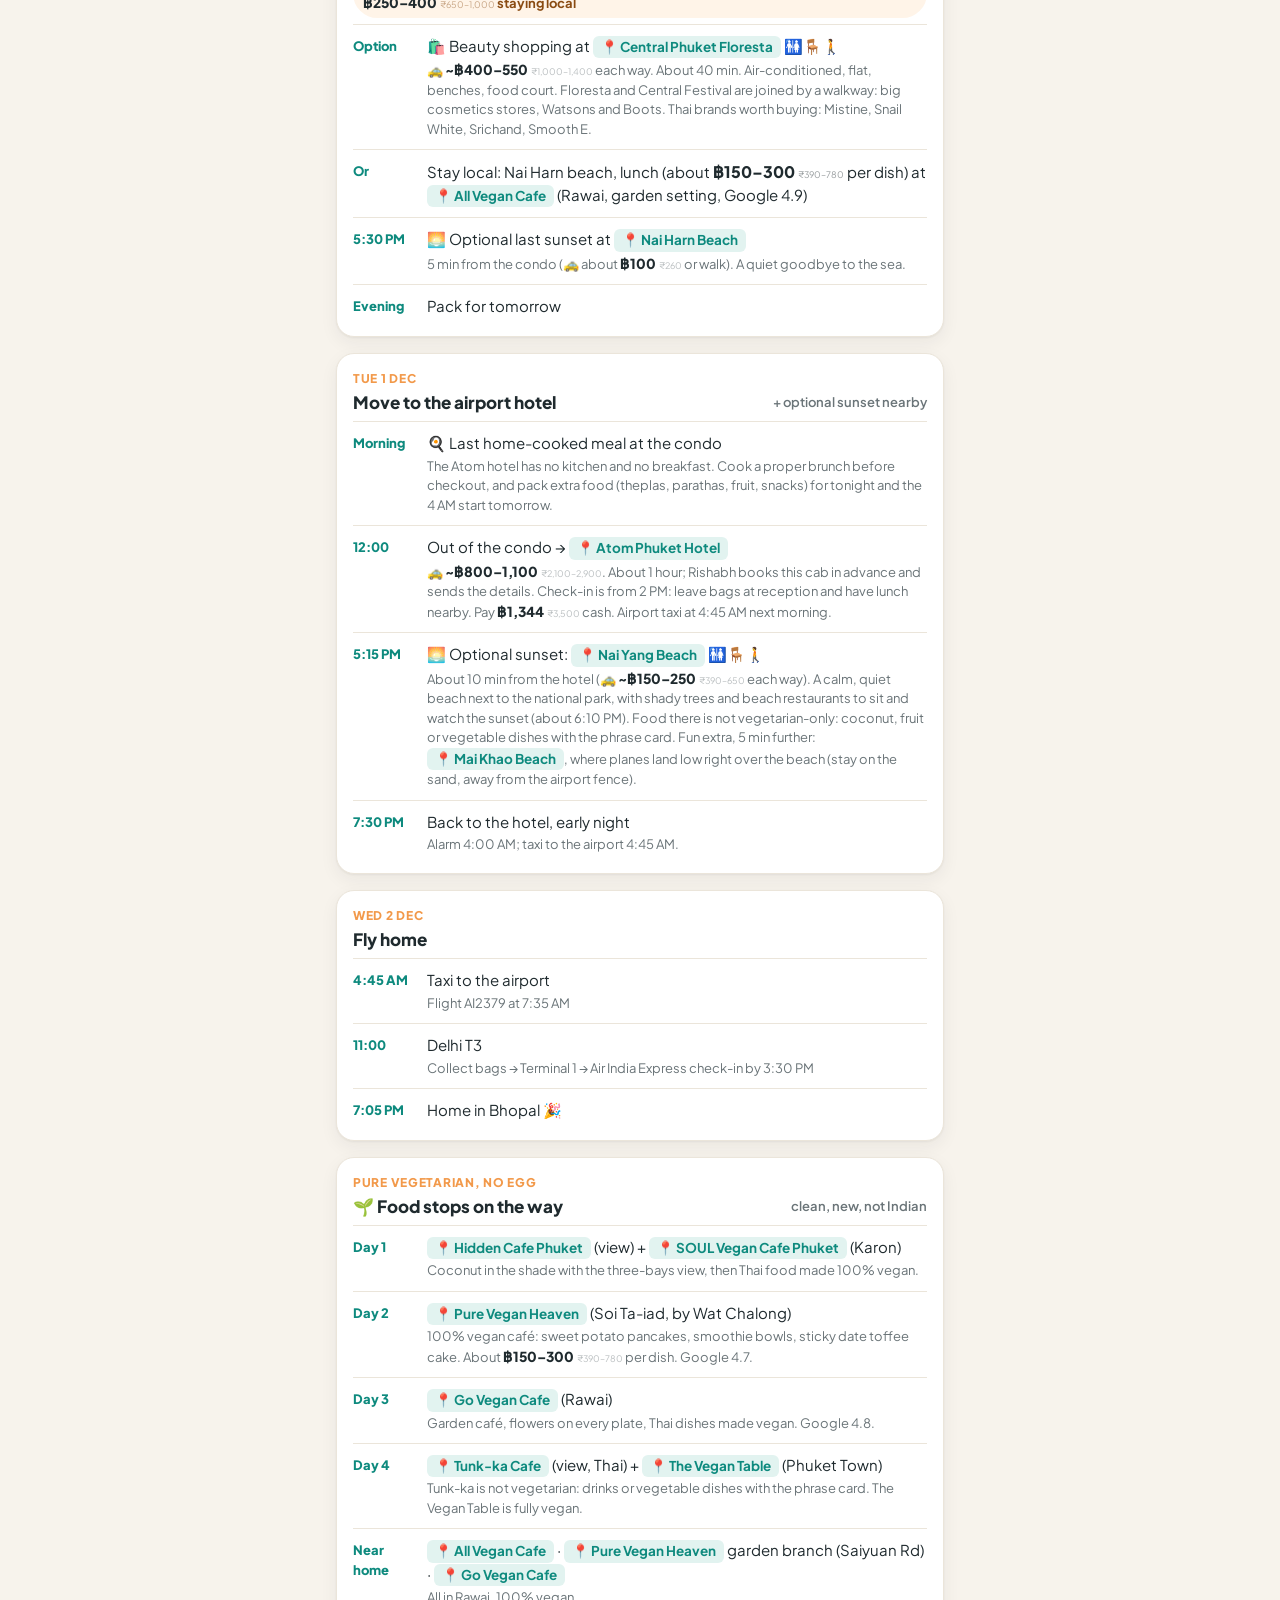
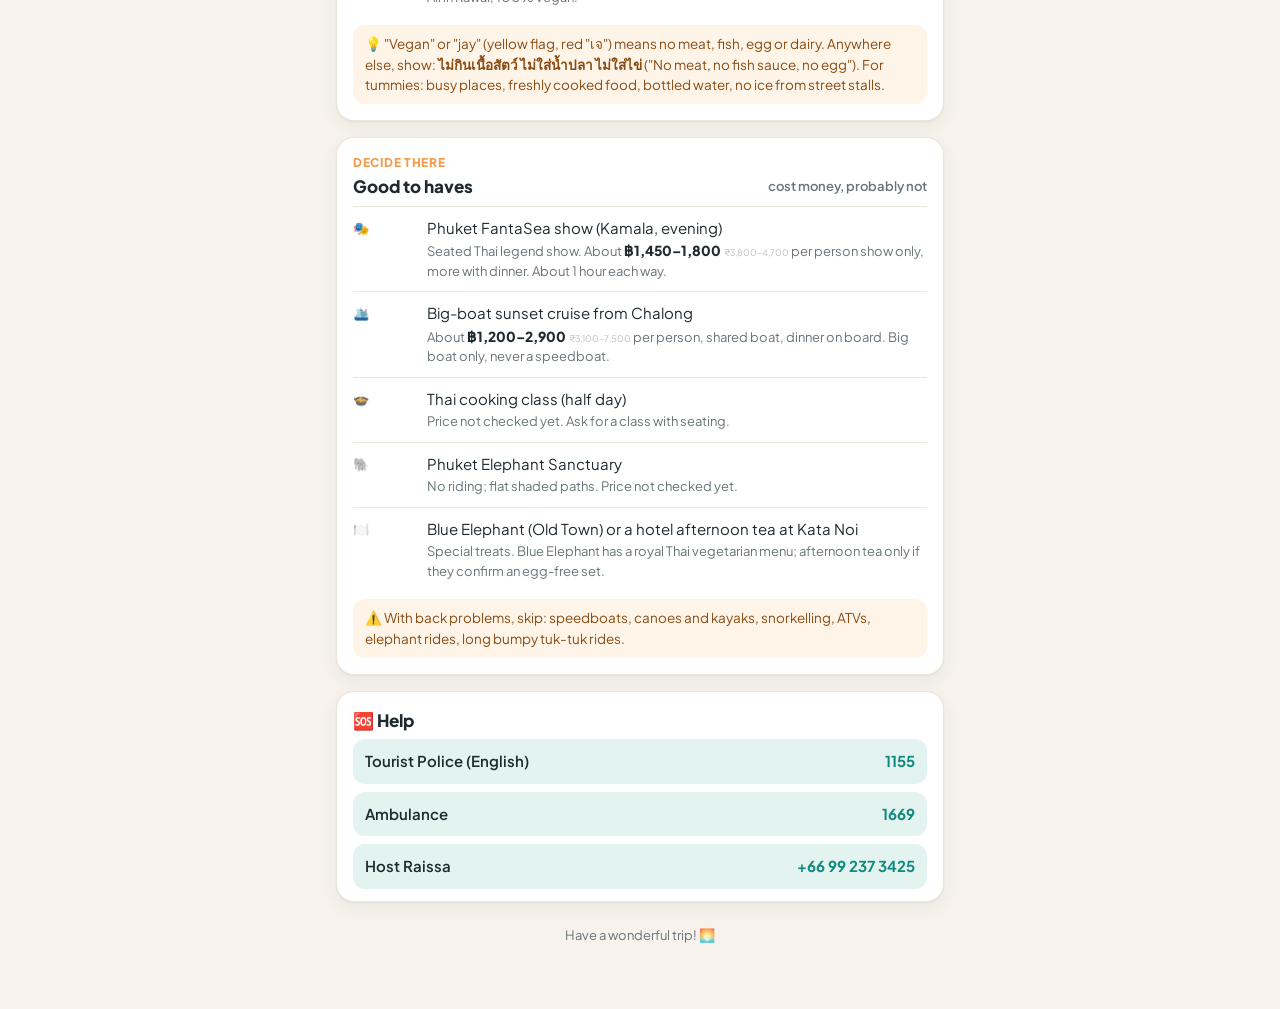
==== commit 648a270a: "First-flight step-by-step guide on travel day Co-Authored-By: Claude Opus 5.5 <noreply@anthropic.com" ====
--- a/day-plan.html
+++ b/day-plan.html
@@ -27,6 +27,60 @@
 <h2>Travel day</h2>
 <div class="stop"><div class="time">5:30 AM</div><div class="what">Leave home<small>Reach Bhopal airport by 6:15 AM at the very latest</small></div></div>
 <div class="stop"><div class="time">7:45 PM</div><div class="what">Land in Phuket<small>Immigration → bags → Gate 2: Klook sign "SIMRAN GOSWAMI" → condo about 10:30 PM</small></div></div>
+<details class="guide">
+<summary>✈️ First time flying? <b>Step-by-step guide</b><span>Tap to open</span></summary>
+
+<div class="g-tip">🙋 <b>Lost or unsure? Ask anyone in a uniform.</b> In India: Air India staff (red/purple uniform) or the "May I help you" desk. In Phuket: anyone at an "Information" desk. Show your boarding pass and say where you need to go.</div>
+
+<h3>🏠 Leaving home</h3>
+<ol class="g-steps">
+<li>Leave by <b>5:30 AM</b>. Passports, printed folder, phones, cash, medicines in the <b>cabin bag</b>.</li>
+<li>Reach <b>Bhopal (Raja Bhoj) Airport</b> by <b>6:15 AM</b> at the latest. Ask the driver for the <b>Departures</b> drop-off.</li>
+</ol>
+
+<h3>🛫 Bhopal airport</h3>
+<ol class="g-steps">
+<li><b>Entrance gate:</b> show your <b>printed ticket + passport</b> to the guard.</li>
+<li>Inside, find the <b>Air India</b> counter (look at the signboards above the counters).</li>
+<li>Give passports and the big suitcases. Say: <b>"Final destination Phuket. Please check our bags through to Phuket and give boarding passes for both flights."</b></li>
+<li>Check the bag sticker says <b>HKT</b> (Phuket). Keep the small bag-tag stickers they give you: they are your proof for the bags.</li>
+<li>You get <b>2 boarding passes each</b>: Bhopal→Delhi and Delhi→Phuket. Each shows the <b>gate</b>, <b>boarding time</b> and <b>seat</b> (for example 23A).</li>
+<li><b>Security:</b> phones, power bank, keys, coins, belt and the clear liquids bag go in the tray. Women go through the separate ladies' line. Collect everything after.</li>
+<li>Look at the <b>Departures</b> screens for <b>AI1886</b> and its <b>gate number</b>. Go to that gate and sit nearby. Toilets are close by; go before boarding.</li>
+<li><b>Boarding</b> starts about 40 minutes before the flight. Show boarding pass + passport. Sometimes a bus takes you to the plane.</li>
+<li>On the plane, find your <b>seat number</b> (row number + letter). Small bag goes under the seat in front or in the overhead locker; ask the crew for help lifting it (backs!). Fasten the seat belt.</li>
+</ol>
+
+<h3>🔁 Delhi: change to the international flight</h3>
+<ol class="g-steps">
+<li>Land at <b>Terminal 2</b> about 9:45 AM. Follow the signs for <b>"Transfer" / "International connections" / Terminal 3</b>. If unsure, ask Air India staff: <b>"International transfer to Terminal 3, flight to Phuket?"</b></li>
+<li>If the bags were checked through, <b>do not wait for them</b>. Only if Bhopal staff said "collect bags in Delhi": collect them at the belt shown on the screen, then check them in again at the Air India counter in Terminal 3.</li>
+<li>At <b>Terminal 3 Departures</b> entrance: show passport + boarding pass.</li>
+<li><b>Emigration</b> (passport check for leaving India): show passport + boarding pass. If asked: <b>"Tourism, Phuket, 8 days, coming back 2 December."</b> The officer stamps your passport.</li>
+<li><b>Security</b> again, same as Bhopal.</li>
+<li>Find <b>AI2376</b> on the screens and walk to the gate. Terminal 3 gates can be a 10–15 minute walk: use the moving walkways and sit down on the way. Eat and buy water after security.</li>
+<li>Be at the gate by <b>1:00 PM</b>. Flight leaves <b>1:40 PM</b>.</li>
+</ol>
+
+<h3>🛬 On the flight (4 h 30 min)</h3>
+<ol class="g-steps">
+<li>Meals: say <b>"vegetarian, no egg"</b> to the crew when they come.</li>
+<li>Walk to the toilet once or twice and stretch: good for the back.</li>
+<li>Before landing, change your watch: <b>Thailand is 1 h 30 min ahead</b>. Landing is about <b>7:45 PM</b> Thai time.</li>
+</ol>
+
+<h3>🇹🇭 Phuket airport</h3>
+<ol class="g-steps">
+<li>Phone on, <b>Data Roaming ON</b> (Mom and Papa). Simran: switch the Thailand eSIM on. WhatsApp the family: <b>"Landed"</b>.</li>
+<li>Follow <b>"Arrivals / Immigration"</b>. Choose the <b>foreign passports</b> line.</li>
+<li>Show <b>passport + TDAC QR</b> (printed or photo) + return ticket. They take a photo and fingerprints. If asked: <b>"Tourism, 8 days, staying in Rawai."</b></li>
+<li><b>Baggage claim:</b> the screens show the belt number for <b>AI2376</b>. Trolleys are free.</li>
+<li><b>Customs:</b> walk through the <b>green "Nothing to declare"</b> exit.</li>
+<li>In the arrival hall go to <b>Gate 2</b>. Find the <b>Klook sign with "SIMRAN GOSWAMI"</b> and show the Klook voucher. <b>Do not go with anyone else</b> who offers a taxi.</li>
+<li>Can't find the driver after 20 minutes? Call Phuket Rainbow: <a href="tel:+66622426288">+66 62 242 6288</a>, or WhatsApp Rishabh.</li>
+<li>About 1 hour drive. The host <b>Raissa</b> (<a href="tel:+66992373425">+66 99 237 3425</a>) gives you the key. WhatsApp the family: <b>"Reached"</b>. 🎉</li>
+</ol>
+</details>
 </section>
 
 <section class="day">
--- a/style.css
+++ b/style.css
@@ -195,3 +195,57 @@
 /* Money: baht big and bold, rupees tiny and faint */
 .thb { font-weight: 800; font-size: 1.06em; white-space: nowrap; color: var(--ink); }
 .inr { font-size: 9px; opacity: .45; margin-left: 3px; font-weight: 400; white-space: nowrap; }
+
+/* Prominent day-plan buttons */
+.cta-hero {
+  display: flex; align-items: center; gap: 12px;
+  margin-top: 16px; padding: 14px 16px; border-radius: 16px;
+  background: #fff; color: #1f2a2e; text-decoration: none;
+  box-shadow: 0 6px 20px rgba(0, 0, 0, .22);
+  animation: nudge 2.4s ease-in-out infinite;
+}
+.cta-hero > span:first-child { font-size: 28px; }
+.cta-hero b { display: block; font-size: 17px; font-weight: 800; }
+.cta-hero small { display: block; font-size: 13px; color: #5d676b; margin-top: 2px; }
+.cta-hero .arrow, .cta-card .arrow { margin-left: auto; font-size: 24px; font-weight: 800; color: var(--accent); }
+@keyframes nudge { 0%, 100% { transform: translateY(0); } 50% { transform: translateY(-3px); } }
+@media (prefers-reduced-motion: reduce) { .cta-hero { animation: none; } }
+.cta-card {
+  display: flex; align-items: center; gap: 12px;
+  margin: 16px 0; padding: 14px 16px; border-radius: 18px;
+  background: linear-gradient(135deg, #f6a95b, #1f9e95); color: #fff; text-decoration: none;
+  box-shadow: var(--shadow);
+}
+.cta-card .icon { font-size: 26px; }
+.cta-card b { display: block; font-size: 17px; font-weight: 800; }
+.cta-card small { display: block; font-size: 13px; opacity: .92; margin-top: 2px; }
+.cta-card .arrow { color: #fff; }
+.cta-float {
+  position: fixed; right: 14px; bottom: calc(14px + env(safe-area-inset-bottom));
+  z-index: 20; padding: 12px 16px; border-radius: 999px;
+  background: var(--accent); color: #fff; font-weight: 800; font-size: 15px; text-decoration: none;
+  box-shadow: 0 6px 18px rgba(0, 0, 0, .25);
+}
+body:has(.cta-float) main { padding-bottom: 90px; }
+
+/* First-flight guide (collapsible) */
+details.guide { margin: 10px 0 8px; border-radius: 14px; border: 2px solid var(--accent); background: var(--accent-soft); overflow: hidden; }
+details.guide summary {
+  list-style: none; cursor: pointer; padding: 14px 16px; font-size: 16px; color: var(--ink);
+  display: flex; flex-wrap: wrap; align-items: center; gap: 4px 8px;
+}
+details.guide summary::-webkit-details-marker { display: none; }
+details.guide summary span { margin-left: auto; font-size: 12px; font-weight: 800; color: #fff; background: var(--accent); padding: 4px 10px; border-radius: 999px; }
+details.guide[open] summary span::after { content: " ▲"; }
+details.guide:not([open]) summary span::after { content: " ▼"; }
+details.guide > *:not(summary) { margin-left: 14px; margin-right: 14px; }
+details.guide h3 { font-size: 15px; margin: 16px 14px 6px; }
+.g-tip { background: var(--card); border-radius: 12px; padding: 10px 12px; font-size: 14px; margin-top: 2px; }
+ol.g-steps { counter-reset: g; list-style: none; padding: 0; margin: 0 14px 6px; }
+ol.g-steps li { counter-increment: g; position: relative; padding: 8px 0 8px 36px; font-size: 15px; border-top: 1px solid var(--line); }
+ol.g-steps li:first-child { border-top: 0; }
+ol.g-steps li::before {
+  content: counter(g); position: absolute; left: 0; top: 8px; width: 24px; height: 24px; border-radius: 50%;
+  background: var(--accent); color: #fff; font-size: 13px; font-weight: 800; display: grid; place-content: center;
+}
+details.guide > ol.g-steps:last-child { margin-bottom: 14px; }
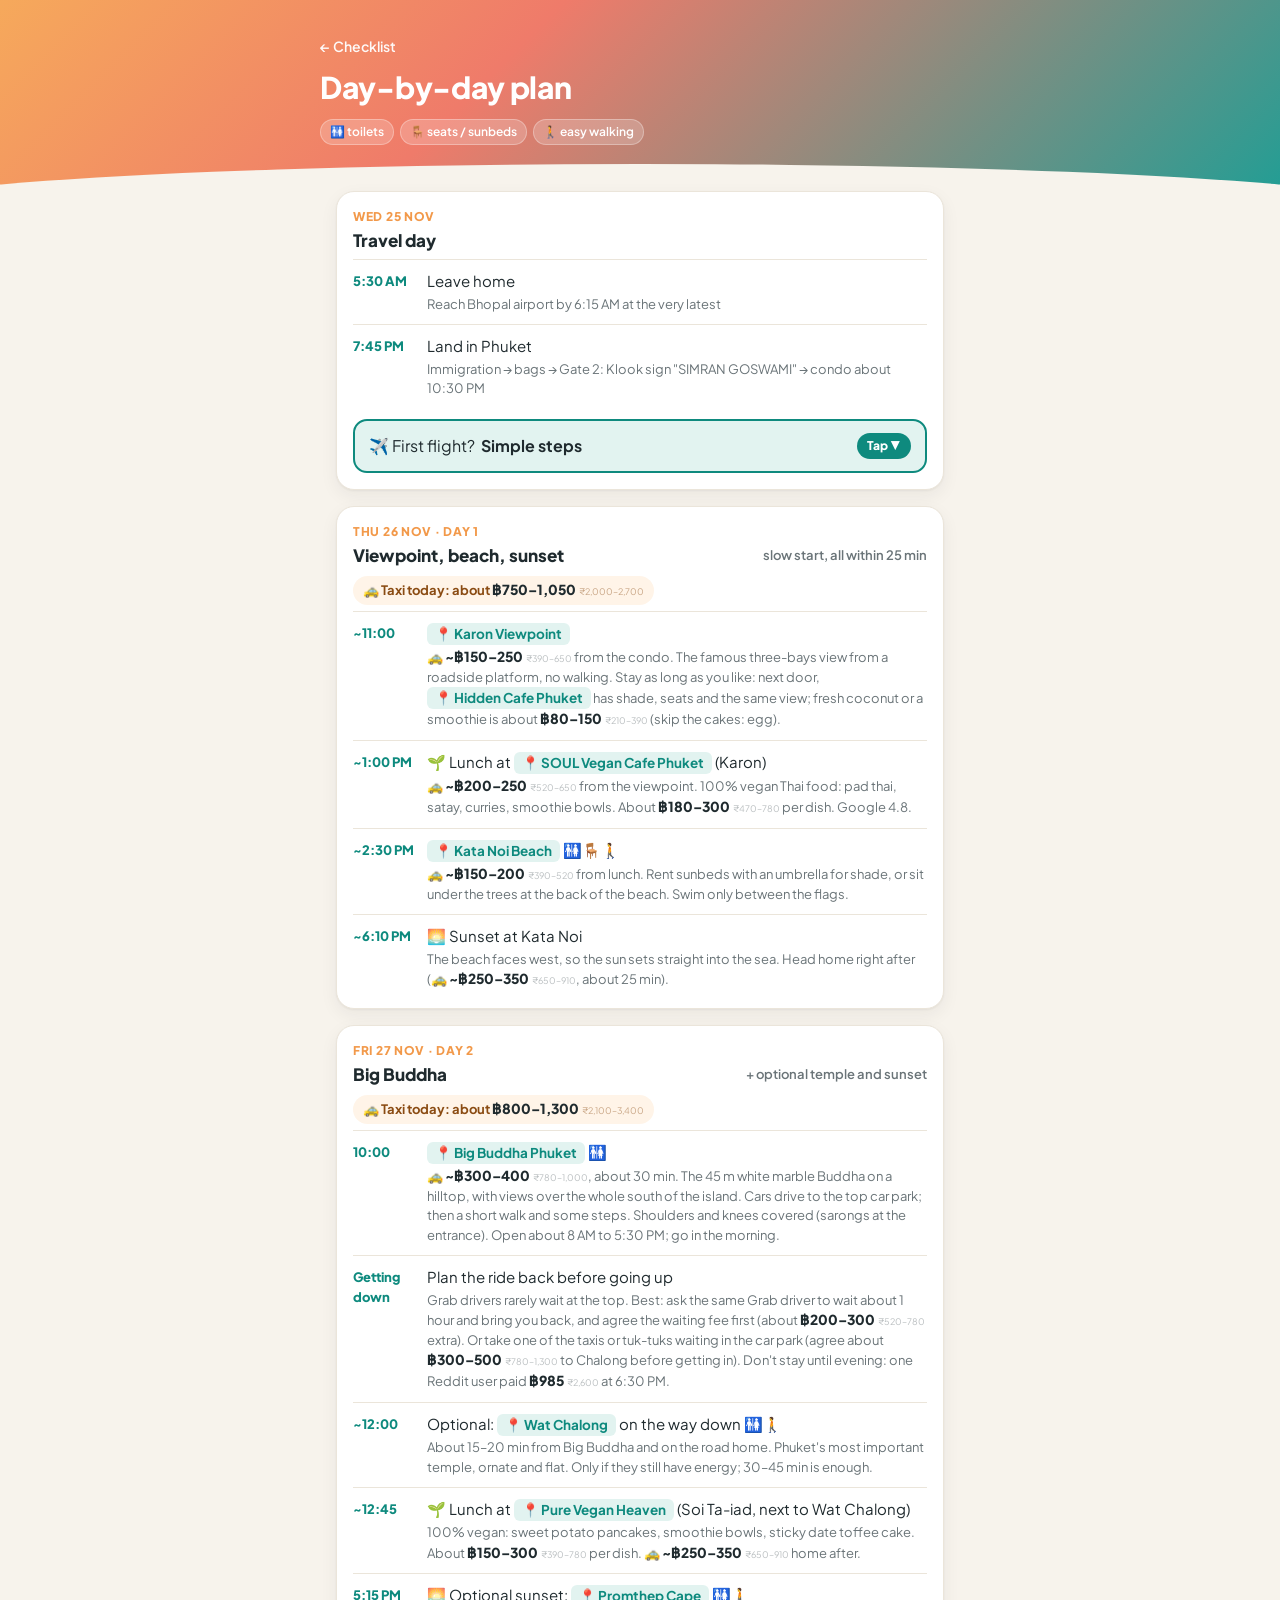
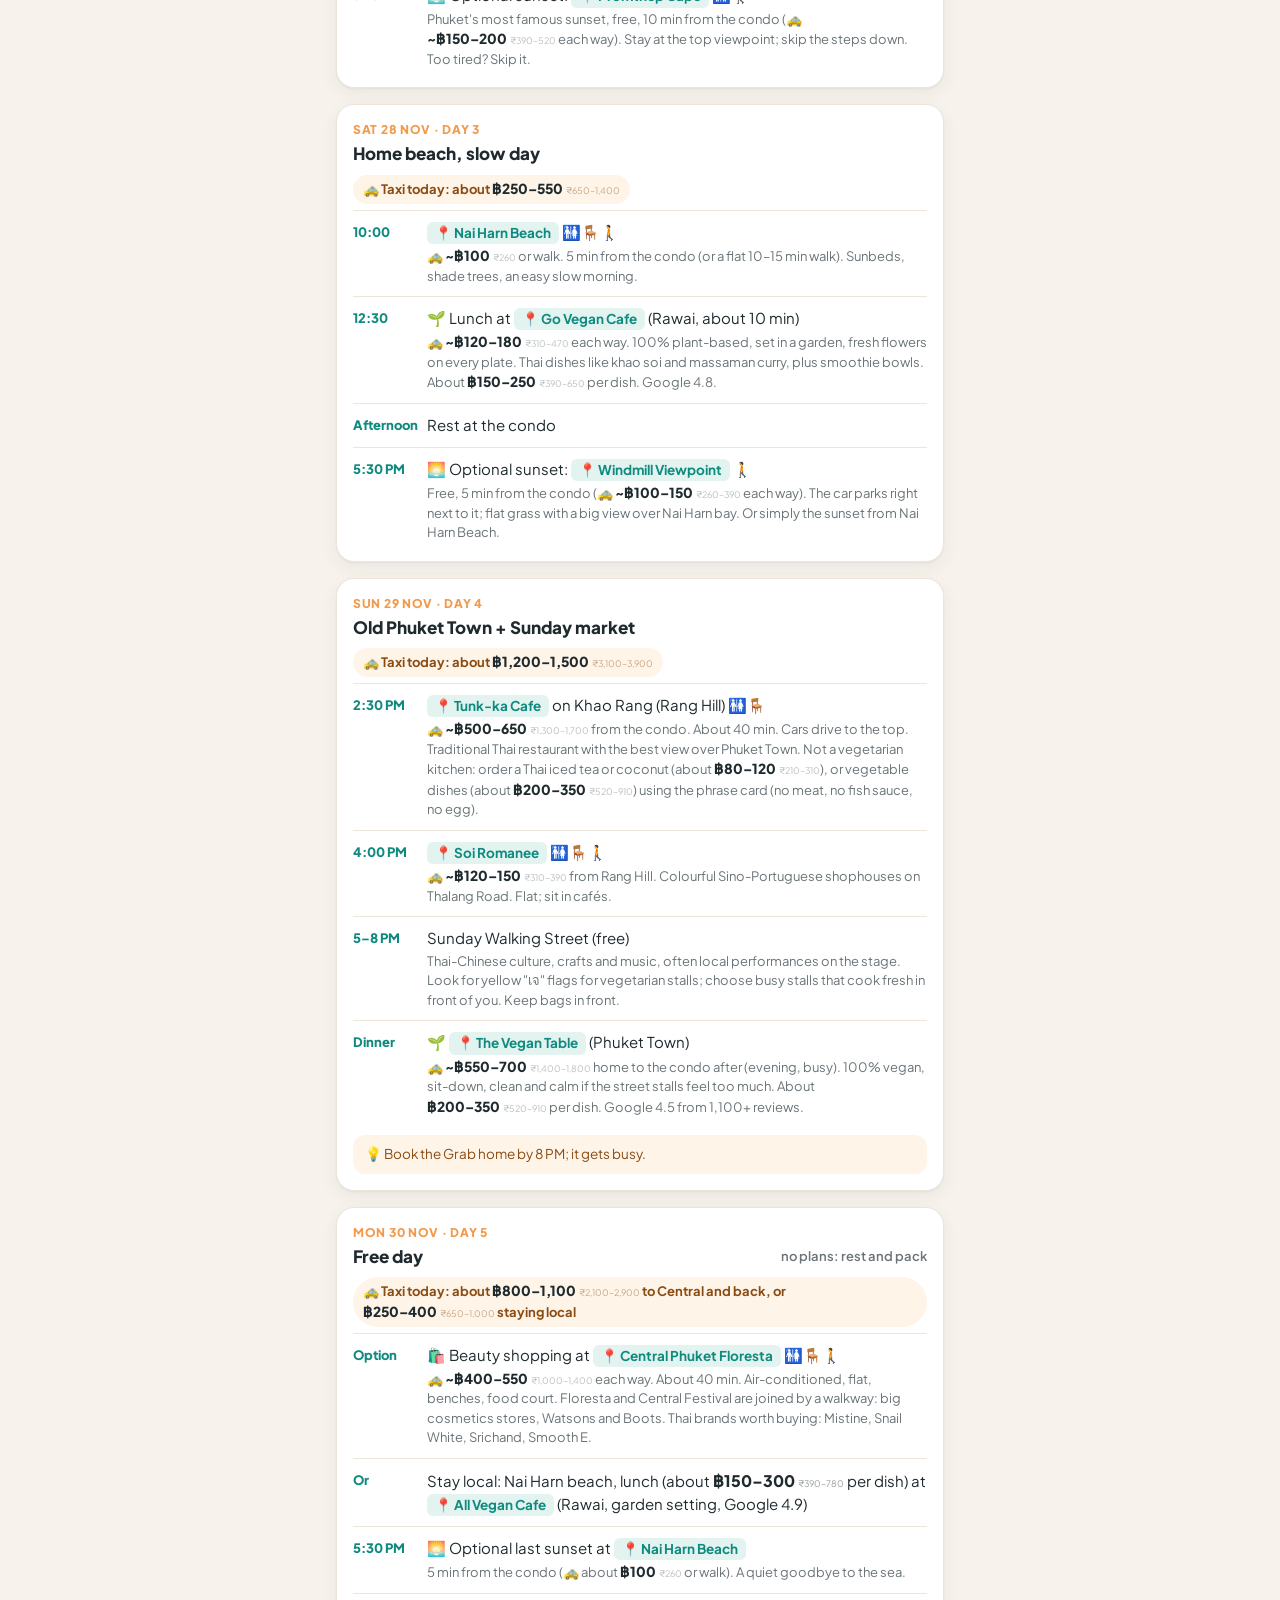
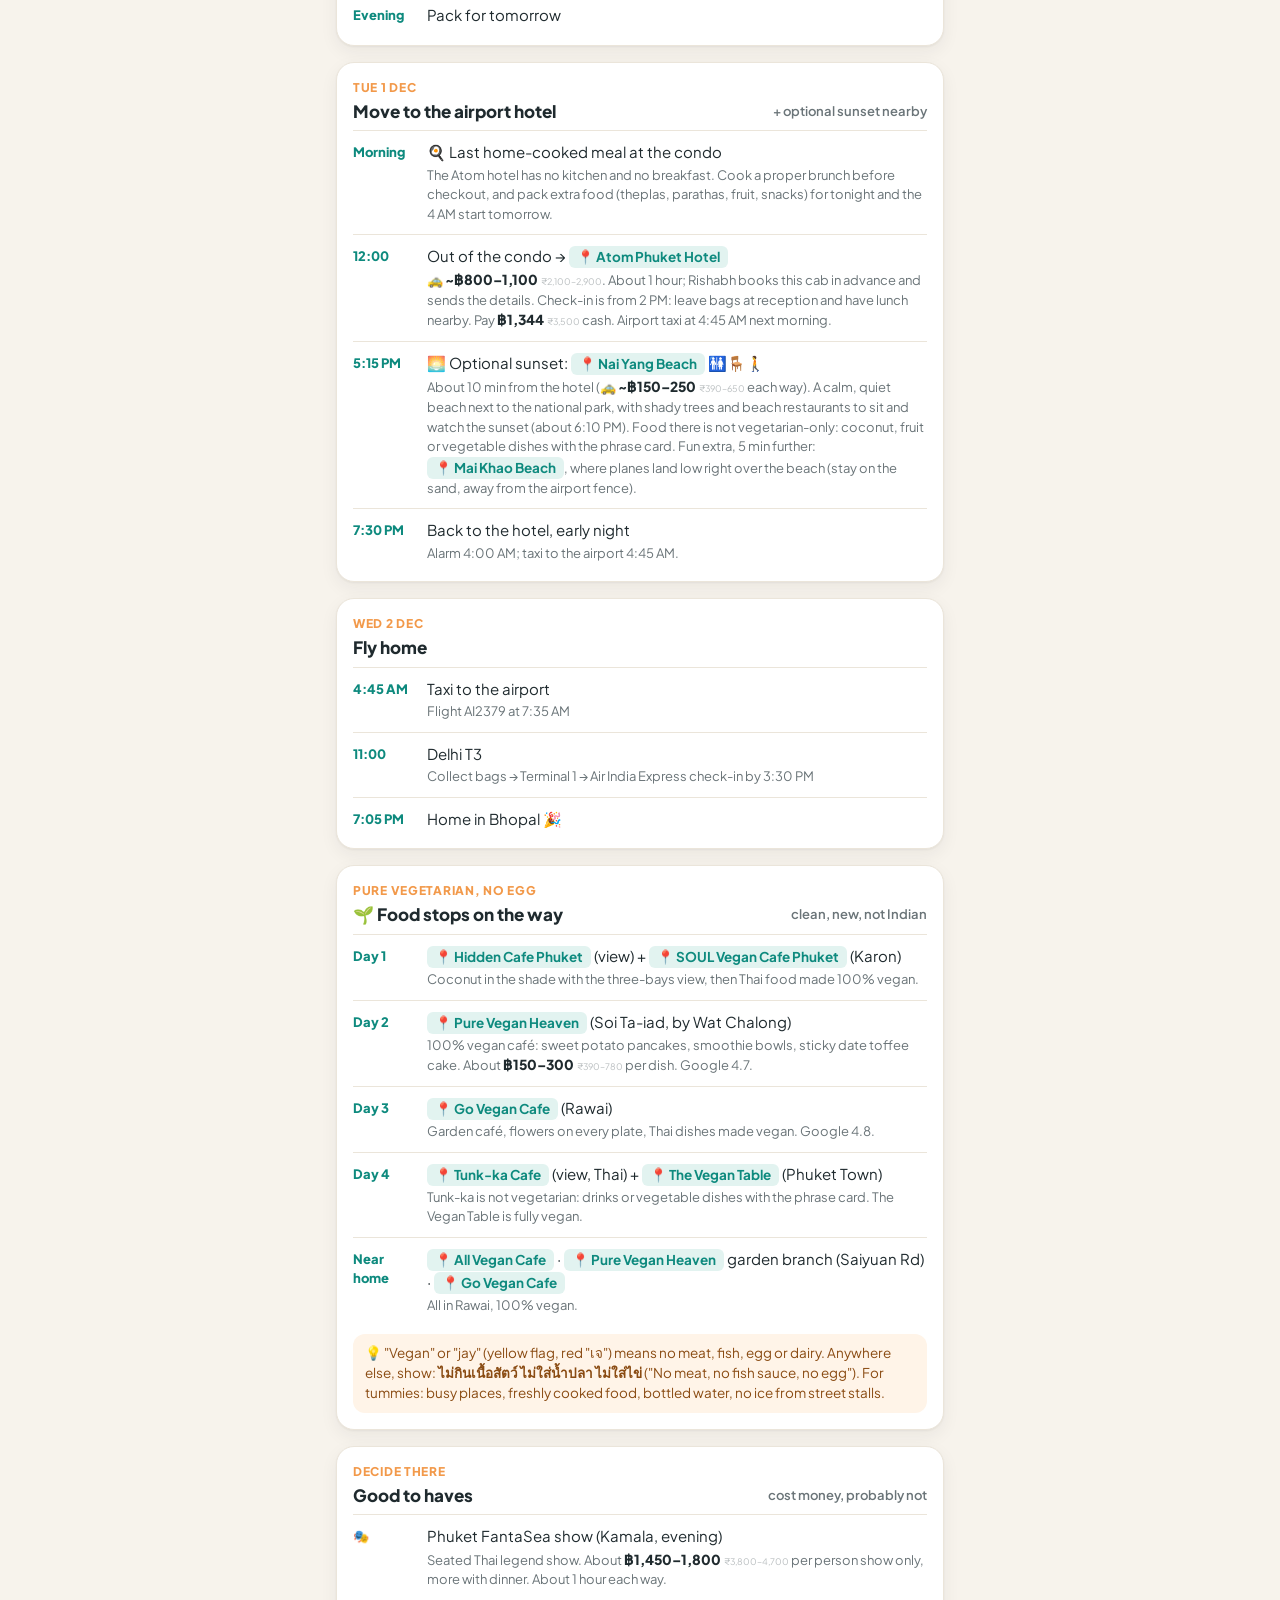
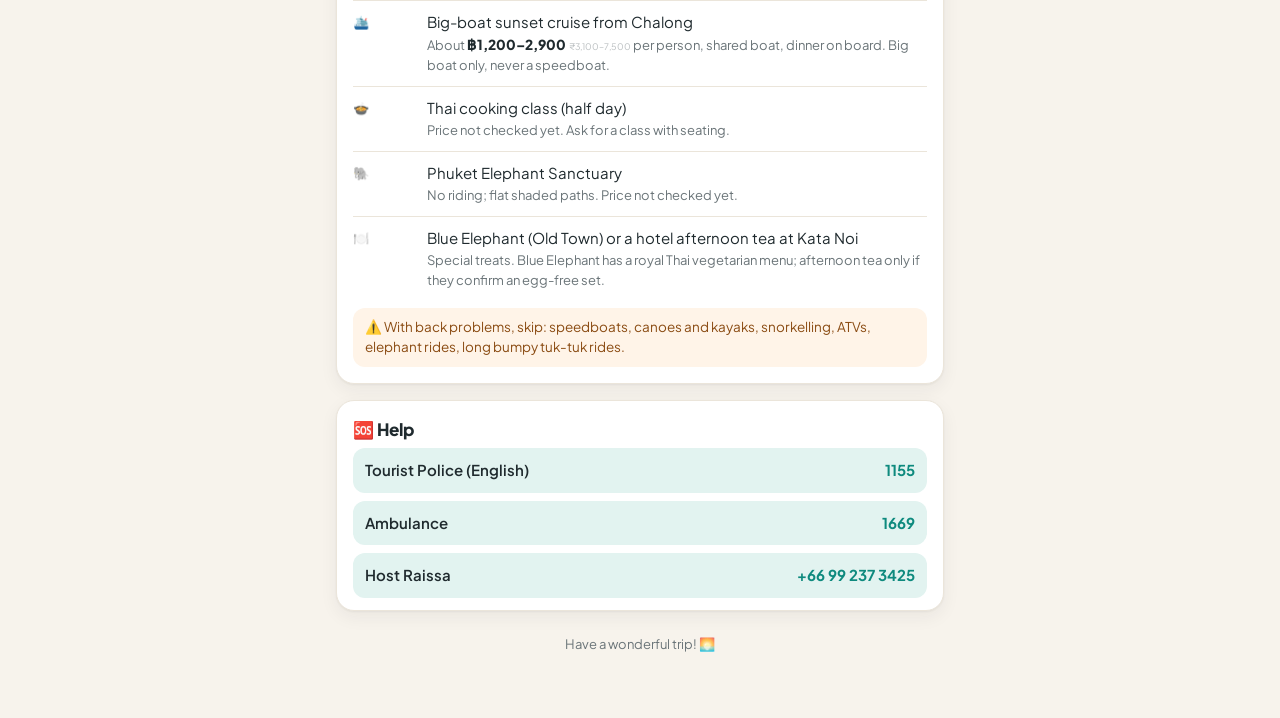
==== commit 73b38e99: "Shared live ticks via Firebase; leaner day plan and compact flight guide Co-Authored-By: Claude Opus" ====
--- a/day-plan.html
+++ b/day-plan.html
@@ -14,13 +14,10 @@
 <div class="hero"><div class="hero-inner">
   <a class="back" href="./">← Checklist</a>
   <h1>Day-by-day plan</h1>
-  <p>Easy days, short drives, beautiful views. Tap a <b>📍 green name</b> to open it in Google Maps, or type it into Grab or Bolt. Prices: <b class="thb">baht in bold</b> (what to pay or bargain for); the tiny grey number is rupees. Taxi prices are rough Grab fares; agree the price before getting into any non-Grab taxi.</p>
   <div class="legend"><span>🚻 toilets</span><span>🪑 seats / sunbeds</span><span>🚶 easy walking</span></div>
 </div></div>
 <main>
 
-<div class="rules"><b>Every day:</b> rest in the condo 1–4 PM (hottest hours) · water, sunscreen, cap · passports stay in the condo · temples: shoulders and knees covered</div>
-<div class="rules" style="margin-top:12px"><b>Getting around cheaply:</b> compare <b>Grab</b> and <b>Bolt</b> (Bolt is often cheaper) before booking. For any taxi or tuk-tuk without an app, agree the price in baht <i>before</i> getting in, using the bold baht prices below as a guide. Shared blue local buses exist but are slow, bumpy and have high steps: not good for backs.</div>
 
 <section class="day">
 <div class="date">Wed 25 Nov</div>
@@ -28,58 +25,35 @@
 <div class="stop"><div class="time">5:30 AM</div><div class="what">Leave home<small>Reach Bhopal airport by 6:15 AM at the very latest</small></div></div>
 <div class="stop"><div class="time">7:45 PM</div><div class="what">Land in Phuket<small>Immigration → bags → Gate 2: Klook sign "SIMRAN GOSWAMI" → condo about 10:30 PM</small></div></div>
 <details class="guide">
-<summary>✈️ First time flying? <b>Step-by-step guide</b><span>Tap to open</span></summary>
-
-<div class="g-tip">🙋 <b>Lost or unsure? Ask anyone in a uniform.</b> In India: Air India staff (red/purple uniform) or the "May I help you" desk. In Phuket: anyone at an "Information" desk. Show your boarding pass and say where you need to go.</div>
-
-<h3>🏠 Leaving home</h3>
-<ol class="g-steps">
-<li>Leave by <b>5:30 AM</b>. Passports, printed folder, phones, cash, medicines in the <b>cabin bag</b>.</li>
-<li>Reach <b>Bhopal (Raja Bhoj) Airport</b> by <b>6:15 AM</b> at the latest. Ask the driver for the <b>Departures</b> drop-off.</li>
-</ol>
-
-<h3>🛫 Bhopal airport</h3>
-<ol class="g-steps">
-<li><b>Entrance gate:</b> show your <b>printed ticket + passport</b> to the guard.</li>
-<li>Inside, find the <b>Air India</b> counter (look at the signboards above the counters).</li>
-<li>Give passports and the big suitcases. Say: <b>"Final destination Phuket. Please check our bags through to Phuket and give boarding passes for both flights."</b></li>
-<li>Check the bag sticker says <b>HKT</b> (Phuket). Keep the small bag-tag stickers they give you: they are your proof for the bags.</li>
-<li>You get <b>2 boarding passes each</b>: Bhopal→Delhi and Delhi→Phuket. Each shows the <b>gate</b>, <b>boarding time</b> and <b>seat</b> (for example 23A).</li>
-<li><b>Security:</b> phones, power bank, keys, coins, belt and the clear liquids bag go in the tray. Women go through the separate ladies' line. Collect everything after.</li>
-<li>Look at the <b>Departures</b> screens for <b>AI1886</b> and its <b>gate number</b>. Go to that gate and sit nearby. Toilets are close by; go before boarding.</li>
-<li><b>Boarding</b> starts about 40 minutes before the flight. Show boarding pass + passport. Sometimes a bus takes you to the plane.</li>
-<li>On the plane, find your <b>seat number</b> (row number + letter). Small bag goes under the seat in front or in the overhead locker; ask the crew for help lifting it (backs!). Fasten the seat belt.</li>
-</ol>
-
-<h3>🔁 Delhi: change to the international flight</h3>
-<ol class="g-steps">
-<li>Land at <b>Terminal 2</b> about 9:45 AM. Follow the signs for <b>"Transfer" / "International connections" / Terminal 3</b>. If unsure, ask Air India staff: <b>"International transfer to Terminal 3, flight to Phuket?"</b></li>
-<li>If the bags were checked through, <b>do not wait for them</b>. Only if Bhopal staff said "collect bags in Delhi": collect them at the belt shown on the screen, then check them in again at the Air India counter in Terminal 3.</li>
-<li>At <b>Terminal 3 Departures</b> entrance: show passport + boarding pass.</li>
-<li><b>Emigration</b> (passport check for leaving India): show passport + boarding pass. If asked: <b>"Tourism, Phuket, 8 days, coming back 2 December."</b> The officer stamps your passport.</li>
-<li><b>Security</b> again, same as Bhopal.</li>
-<li>Find <b>AI2376</b> on the screens and walk to the gate. Terminal 3 gates can be a 10–15 minute walk: use the moving walkways and sit down on the way. Eat and buy water after security.</li>
-<li>Be at the gate by <b>1:00 PM</b>. Flight leaves <b>1:40 PM</b>.</li>
-</ol>
-
-<h3>🛬 On the flight (4 h 30 min)</h3>
-<ol class="g-steps">
-<li>Meals: say <b>"vegetarian, no egg"</b> to the crew when they come.</li>
-<li>Walk to the toilet once or twice and stretch: good for the back.</li>
-<li>Before landing, change your watch: <b>Thailand is 1 h 30 min ahead</b>. Landing is about <b>7:45 PM</b> Thai time.</li>
-</ol>
-
-<h3>🇹🇭 Phuket airport</h3>
-<ol class="g-steps">
-<li>Phone on, <b>Data Roaming ON</b> (Mom and Papa). Simran: switch the Thailand eSIM on. WhatsApp the family: <b>"Landed"</b>.</li>
-<li>Follow <b>"Arrivals / Immigration"</b>. Choose the <b>foreign passports</b> line.</li>
-<li>Show <b>passport + TDAC QR</b> (printed or photo) + return ticket. They take a photo and fingerprints. If asked: <b>"Tourism, 8 days, staying in Rawai."</b></li>
-<li><b>Baggage claim:</b> the screens show the belt number for <b>AI2376</b>. Trolleys are free.</li>
-<li><b>Customs:</b> walk through the <b>green "Nothing to declare"</b> exit.</li>
-<li>In the arrival hall go to <b>Gate 2</b>. Find the <b>Klook sign with "SIMRAN GOSWAMI"</b> and show the Klook voucher. <b>Do not go with anyone else</b> who offers a taxi.</li>
-<li>Can't find the driver after 20 minutes? Call Phuket Rainbow: <a href="tel:+66622426288">+66 62 242 6288</a>, or WhatsApp Rishabh.</li>
-<li>About 1 hour drive. The host <b>Raissa</b> (<a href="tel:+66992373425">+66 99 237 3425</a>) gives you the key. WhatsApp the family: <b>"Reached"</b>. 🎉</li>
-</ol>
+<summary>✈️ First flight? <b>Simple steps</b><span>Tap</span></summary>
+<div class="g-stage"><div class="g-h">🏠 Home</div><ol class="g-steps">
+<li>Leave <b>5:30 AM</b> · airport by <b>6:15 AM</b></li>
+</ol></div>
+<div class="g-stage"><div class="g-h">🛫 Bhopal</div><ol class="g-steps">
+<li>Gate: show <b>ticket + passport</b></li>
+<li>Air India counter: <b>"Bags to Phuket, both boarding passes"</b></li>
+<li>Security: phone, power bank, liquids in the tray</li>
+<li>Screens: find <b>AI1886</b> gate, sit near it</li>
+<li>Show boarding pass, find your seat (e.g. 23A)</li>
+</ol></div>
+<div class="g-stage"><div class="g-h">🔁 Delhi</div><ol class="g-steps">
+<li>Follow <b>"Transfer · Terminal 3"</b></li>
+<li>Don't wait for bags</li>
+<li>Emigration: passport stamp · <b>"Tourism, 8 days"</b></li>
+<li>Security, then <b>AI2376</b> gate by <b>1:00 PM</b></li>
+</ol></div>
+<div class="g-stage"><div class="g-h">🛬 On the plane</div><ol class="g-steps">
+<li>Meal: <b>"Vegetarian, no egg"</b></li>
+<li>Clock <b>+1 h 30 min</b> on landing</li>
+</ol></div>
+<div class="g-stage"><div class="g-h">🇹🇭 Phuket</div><ol class="g-steps">
+<li>Phone on, <b>Data Roaming ON</b> · WhatsApp "Landed"</li>
+<li>Immigration: <b>passport + TDAC QR</b></li>
+<li>Bags (belt on screen) → green exit</li>
+<li><b>Gate 2</b>: Klook sign <b>"SIMRAN GOSWAMI"</b></li>
+<li>~1 h to condo · Raissa gives the key · "Reached"</li>
+</ol></div>
+<div class="g-help">Lost? Ask anyone in uniform and show your boarding pass.</div>
 </details>
 </section>
 
--- a/style.css
+++ b/style.css
@@ -228,24 +228,21 @@
 }
 body:has(.cta-float) main { padding-bottom: 90px; }
 
-/* First-flight guide (collapsible) */
+/* First-flight guide (collapsible, compact) */
 details.guide { margin: 10px 0 8px; border-radius: 14px; border: 2px solid var(--accent); background: var(--accent-soft); overflow: hidden; }
-details.guide summary {
-  list-style: none; cursor: pointer; padding: 14px 16px; font-size: 16px; color: var(--ink);
-  display: flex; flex-wrap: wrap; align-items: center; gap: 4px 8px;
-}
+details.guide summary { list-style: none; cursor: pointer; padding: 12px 14px; font-size: 16px; color: var(--ink); display: flex; align-items: center; gap: 6px; }
 details.guide summary::-webkit-details-marker { display: none; }
 details.guide summary span { margin-left: auto; font-size: 12px; font-weight: 800; color: #fff; background: var(--accent); padding: 4px 10px; border-radius: 999px; }
 details.guide[open] summary span::after { content: " ▲"; }
 details.guide:not([open]) summary span::after { content: " ▼"; }
-details.guide > *:not(summary) { margin-left: 14px; margin-right: 14px; }
-details.guide h3 { font-size: 15px; margin: 16px 14px 6px; }
-.g-tip { background: var(--card); border-radius: 12px; padding: 10px 12px; font-size: 14px; margin-top: 2px; }
-ol.g-steps { counter-reset: g; list-style: none; padding: 0; margin: 0 14px 6px; }
-ol.g-steps li { counter-increment: g; position: relative; padding: 8px 0 8px 36px; font-size: 15px; border-top: 1px solid var(--line); }
-ol.g-steps li:first-child { border-top: 0; }
-ol.g-steps li::before {
-  content: counter(g); position: absolute; left: 0; top: 8px; width: 24px; height: 24px; border-radius: 50%;
-  background: var(--accent); color: #fff; font-size: 13px; font-weight: 800; display: grid; place-content: center;
-}
-details.guide > ol.g-steps:last-child { margin-bottom: 14px; }
+.g-stage { background: var(--card); margin: 0 10px 8px; border-radius: 12px; padding: 8px 10px 4px; }
+.g-h { font-size: 13px; font-weight: 800; color: var(--accent); text-transform: uppercase; letter-spacing: .04em; margin-bottom: 2px; }
+ol.g-steps { counter-reset: g; list-style: none; padding: 0; margin: 0; }
+ol.g-steps li { counter-increment: g; position: relative; padding: 5px 0 5px 28px; font-size: 14.5px; line-height: 1.35; }
+ol.g-steps li::before { content: counter(g); position: absolute; left: 0; top: 5px; width: 20px; height: 20px; border-radius: 50%; background: var(--accent-soft); color: var(--accent); font-size: 12px; font-weight: 800; display: grid; place-content: center; }
+.g-help { font-size: 13px; color: var(--muted); padding: 2px 14px 12px; }
+
+/* Shared-ticks status line */
+.sync { font-size: 12px; font-weight: 700; margin: 6px 4px 0; color: var(--muted); }
+.sync.ok { color: var(--accent); }
+.sync.warn { color: #c2410c; }
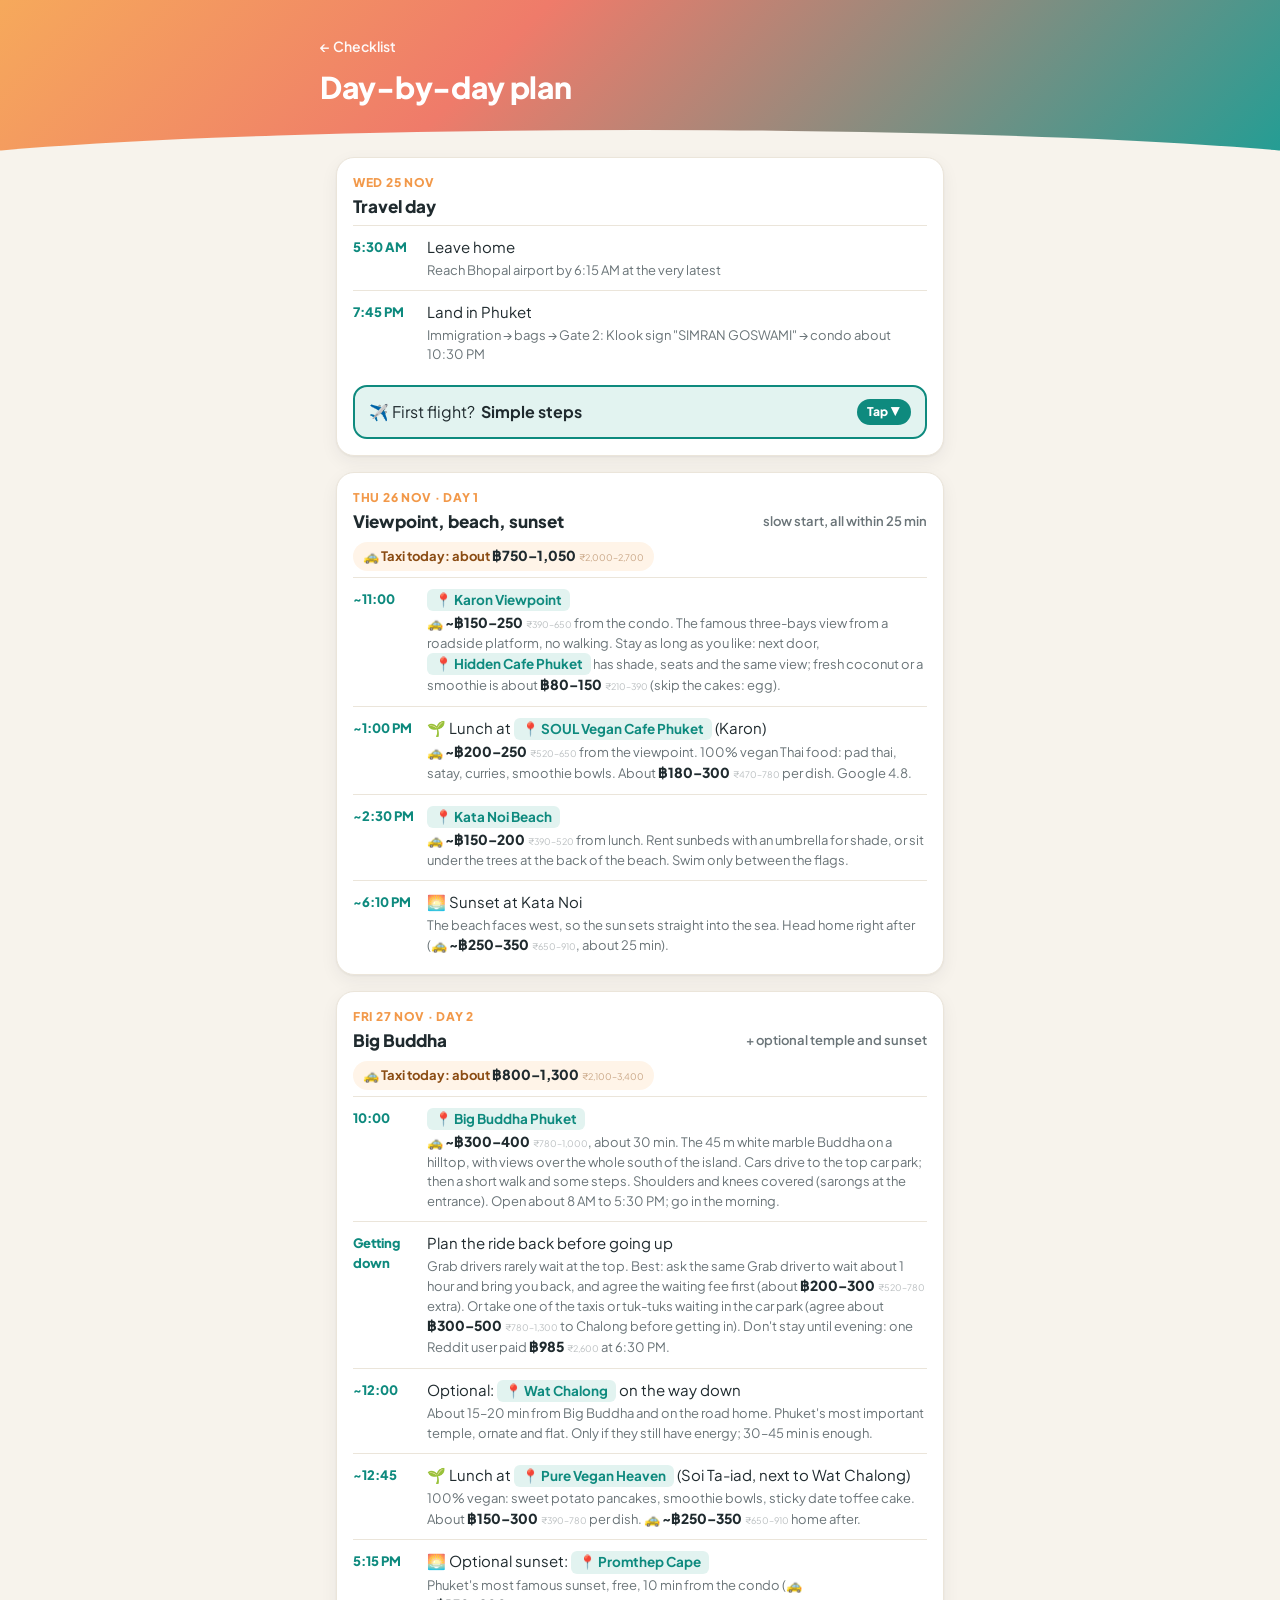
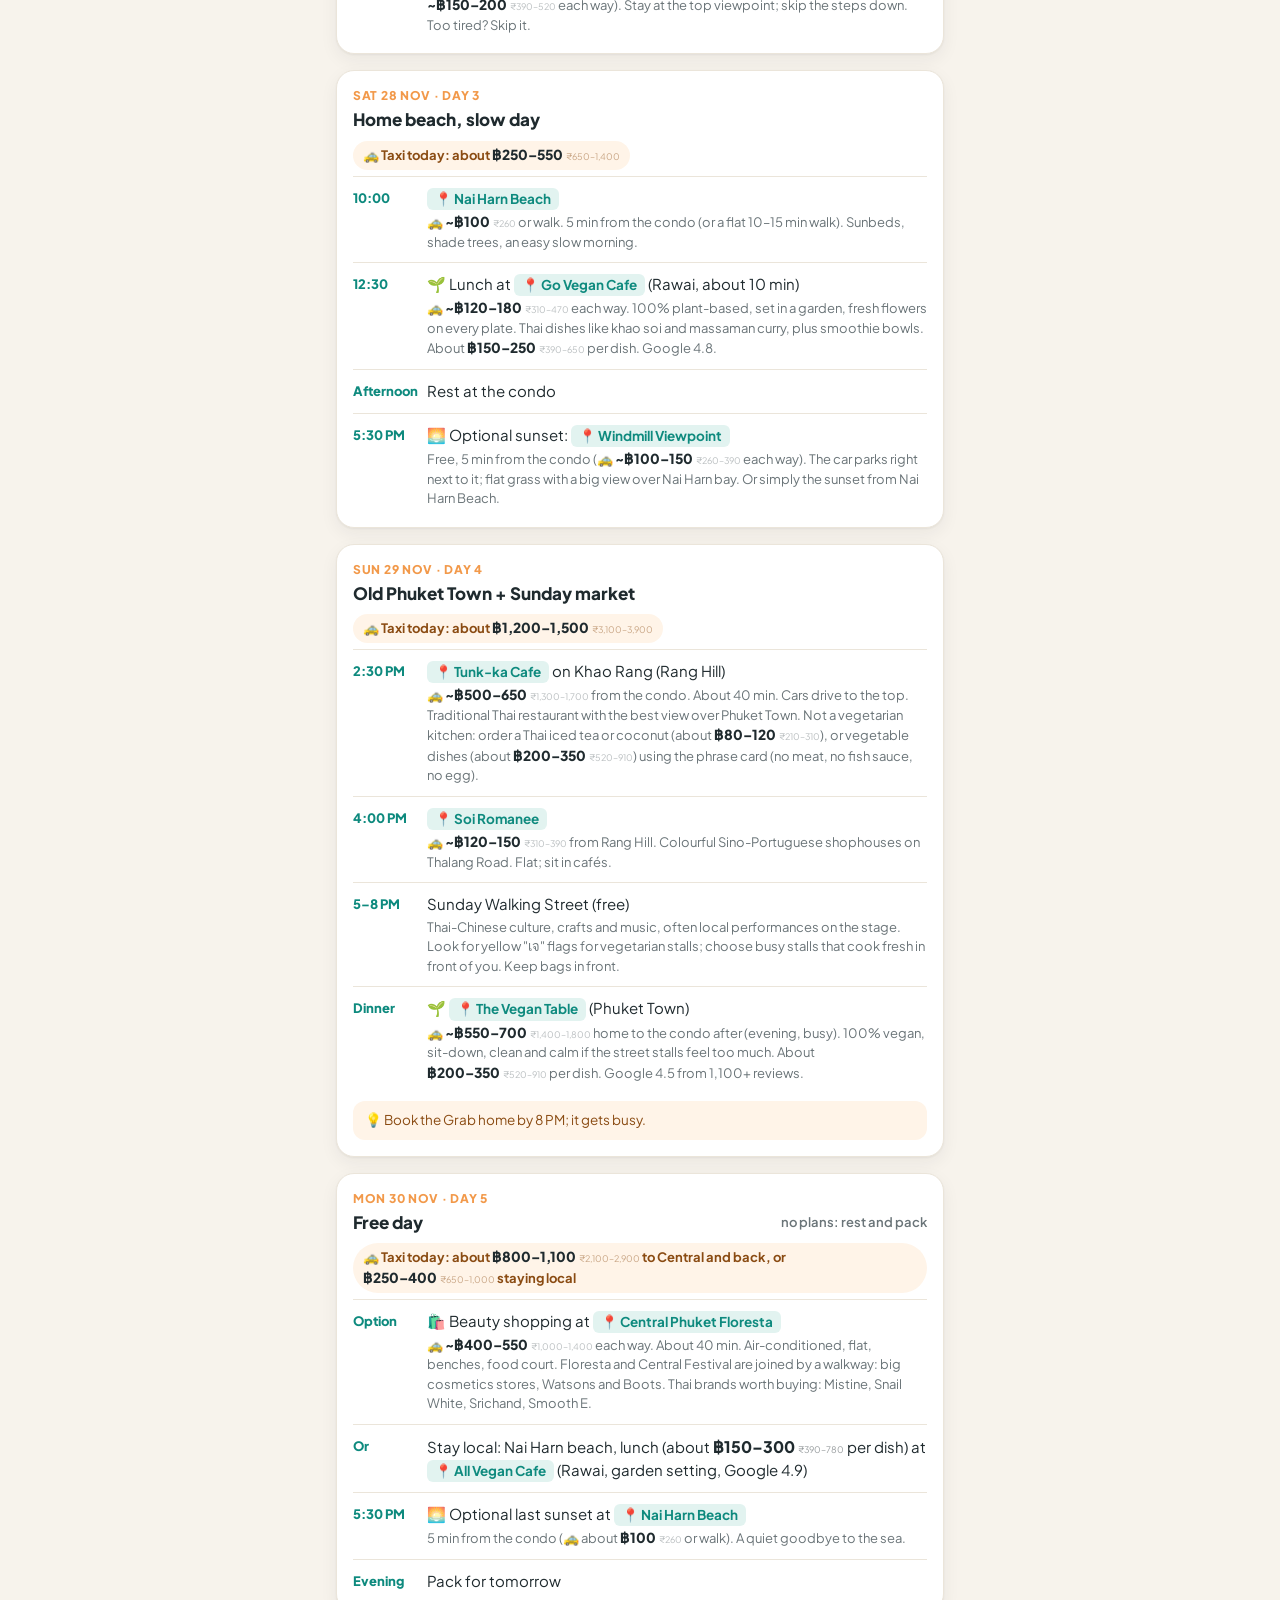
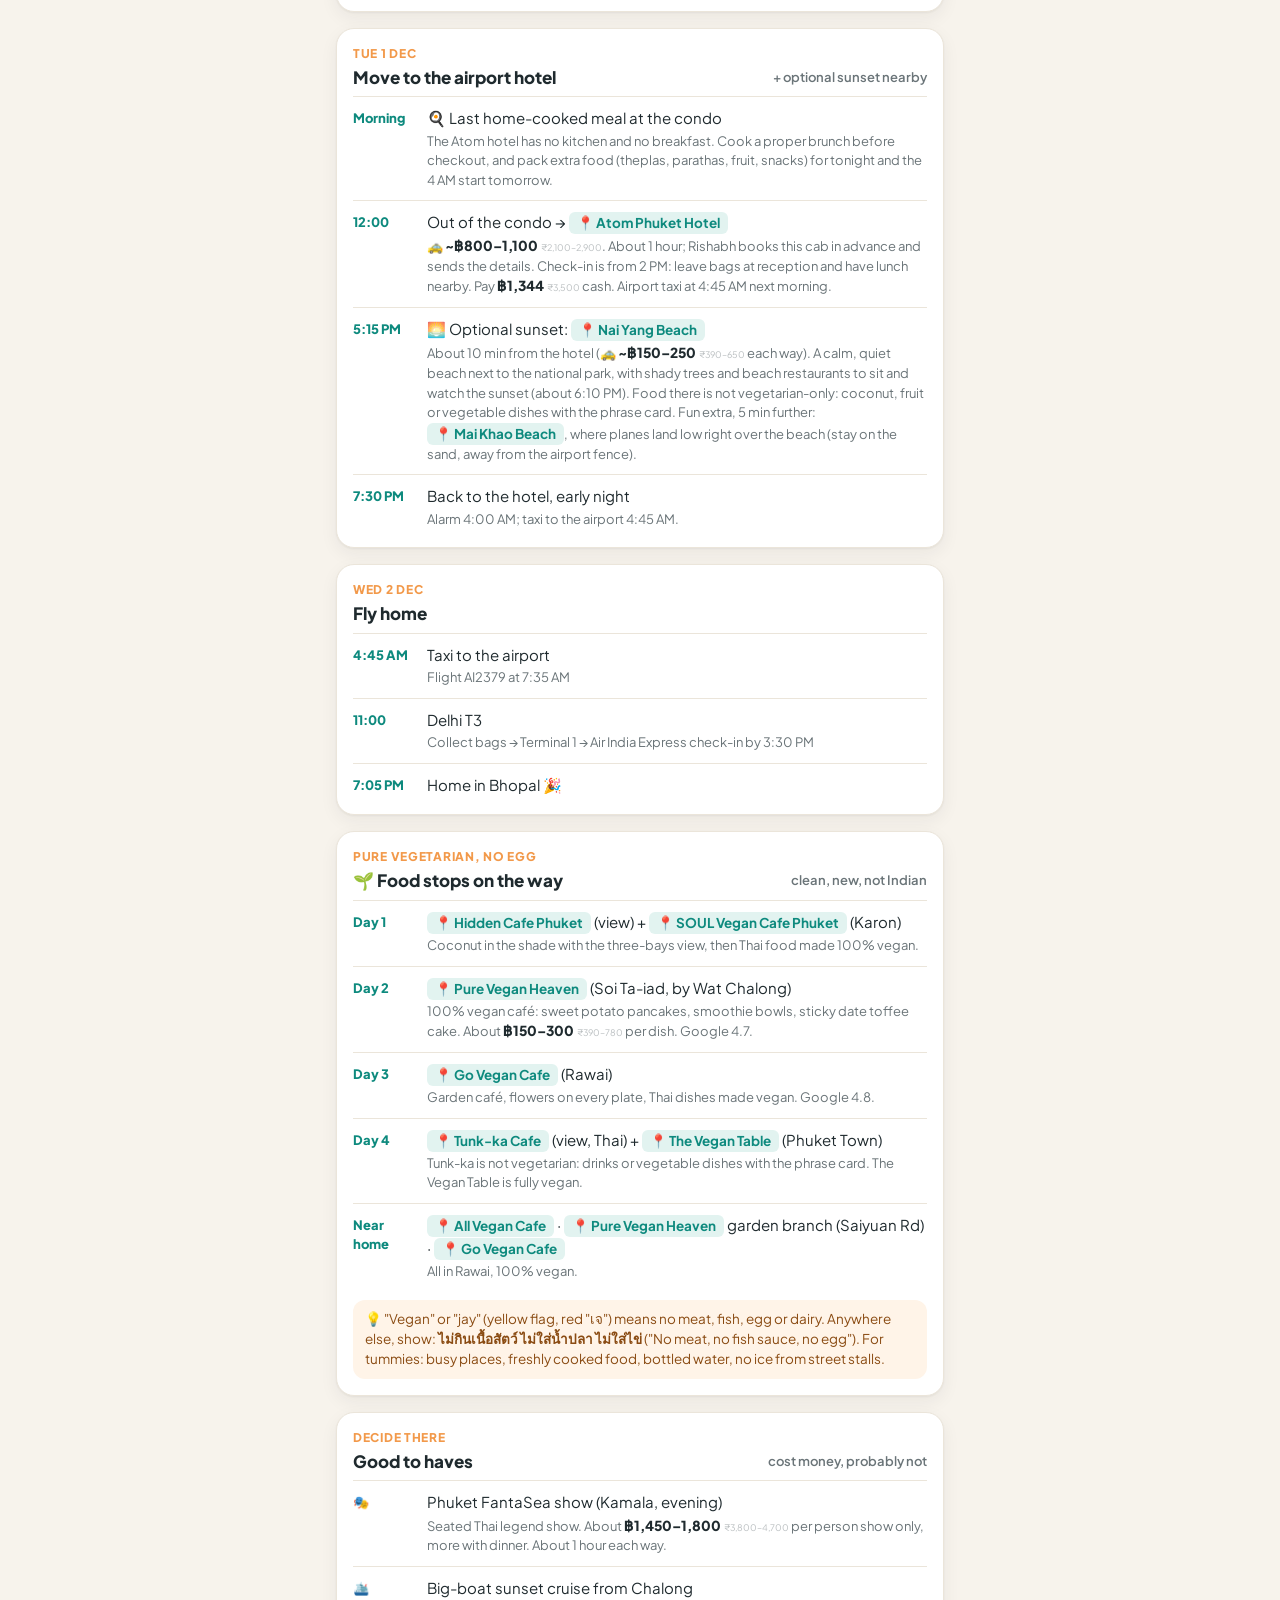
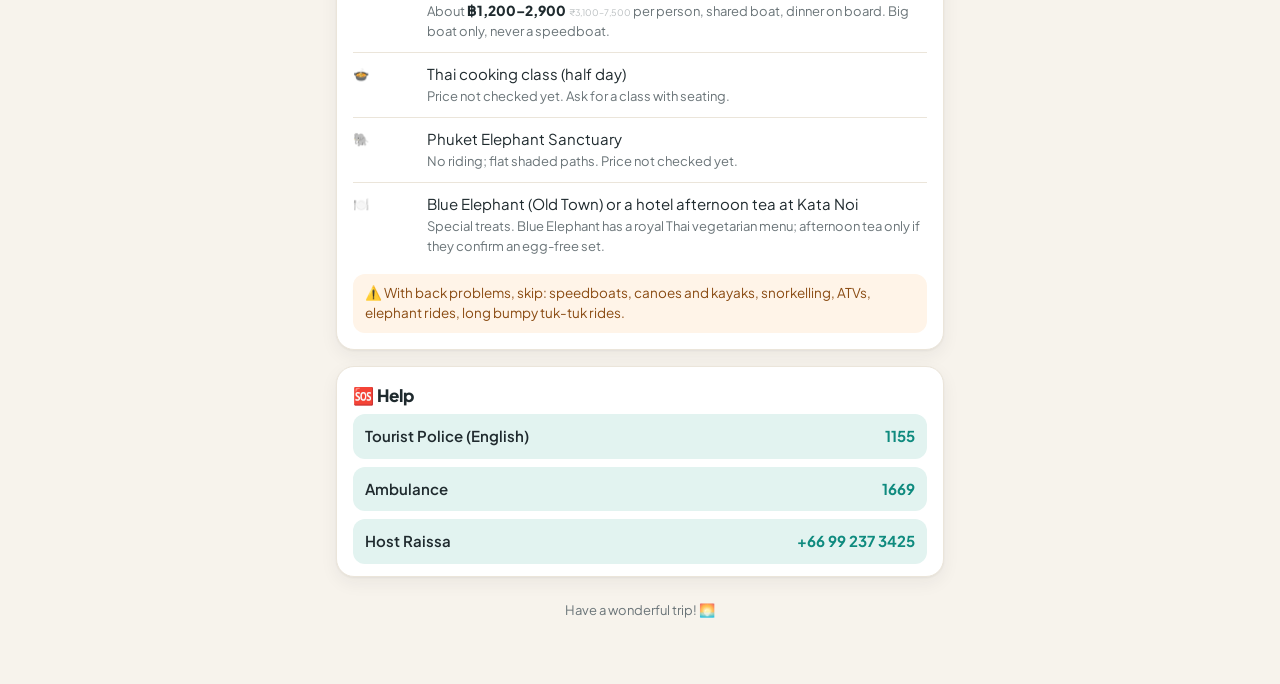
==== commit 0a2e1e78: "Remove icon legend and icons from day plan Co-Authored-By: Claude Opus 5.5 <noreply@anthropic.com>" ====
--- a/day-plan.html
+++ b/day-plan.html
@@ -14,7 +14,6 @@
 <div class="hero"><div class="hero-inner">
   <a class="back" href="./">← Checklist</a>
   <h1>Day-by-day plan</h1>
-  <div class="legend"><span>🚻 toilets</span><span>🪑 seats / sunbeds</span><span>🚶 easy walking</span></div>
 </div></div>
 <main>
 
@@ -63,7 +62,7 @@
 <div class="taxi">🚕 Taxi today: about <b class="thb">฿750–1,050</b><span class="inr">₹2,000–2,700</span></div>
 <div class="stop"><div class="time">~11:00</div><div class="what"><a class="grab" href="https://www.google.com/maps/search/?api=1&query=Karon%20Viewpoint%20Phuket" target="_blank" rel="noopener">📍 Karon Viewpoint</a><small>🚕 <b class="thb">~฿150–250</b><span class="inr">₹390–650</span> from the condo. The famous three-bays view from a roadside platform, no walking. Stay as long as you like: next door, <a class="grab" href="https://www.google.com/maps/search/?api=1&query=Hidden%20Cafe%20Phuket%20Phuket" target="_blank" rel="noopener">📍 Hidden Cafe Phuket</a> has shade, seats and the same view; fresh coconut or a smoothie is about <b class="thb">฿80–150</b><span class="inr">₹210–390</span> (skip the cakes: egg).</small></div></div>
 <div class="stop"><div class="time">~1:00 PM</div><div class="what">🌱 Lunch at <a class="grab" href="https://www.google.com/maps/search/?api=1&query=SOUL%20Vegan%20Cafe%20Phuket%20Phuket" target="_blank" rel="noopener">📍 SOUL Vegan Cafe Phuket</a> (Karon)<small>🚕 <b class="thb">~฿200–250</b><span class="inr">₹520–650</span> from the viewpoint. 100% vegan Thai food: pad thai, satay, curries, smoothie bowls. About <b class="thb">฿180–300</b><span class="inr">₹470–780</span> per dish. Google 4.8.</small></div></div>
-<div class="stop"><div class="time">~2:30 PM</div><div class="what"><a class="grab" href="https://www.google.com/maps/search/?api=1&query=Kata%20Noi%20Beach%20Phuket" target="_blank" rel="noopener">📍 Kata Noi Beach</a> 🚻🪑🚶<small>🚕 <b class="thb">~฿150–200</b><span class="inr">₹390–520</span> from lunch. Rent sunbeds with an umbrella for shade, or sit under the trees at the back of the beach. Swim only between the flags.</small></div></div>
+<div class="stop"><div class="time">~2:30 PM</div><div class="what"><a class="grab" href="https://www.google.com/maps/search/?api=1&query=Kata%20Noi%20Beach%20Phuket" target="_blank" rel="noopener">📍 Kata Noi Beach</a><small>🚕 <b class="thb">~฿150–200</b><span class="inr">₹390–520</span> from lunch. Rent sunbeds with an umbrella for shade, or sit under the trees at the back of the beach. Swim only between the flags.</small></div></div>
 <div class="stop"><div class="time">~6:10 PM</div><div class="what">🌅 Sunset at Kata Noi<small>The beach faces west, so the sun sets straight into the sea. Head home right after (🚕 <b class="thb">~฿250–350</b><span class="inr">₹650–910</span>, about 25 min).</small></div></div>
 </section>
 
@@ -71,29 +70,29 @@
 <div class="date">Fri 27 Nov · Day 2</div>
 <h2>Big Buddha <span class="sub">+ optional temple and sunset</span></h2>
 <div class="taxi">🚕 Taxi today: about <b class="thb">฿800–1,300</b><span class="inr">₹2,100–3,400</span></div>
-<div class="stop"><div class="time">10:00</div><div class="what"><a class="grab" href="https://www.google.com/maps/search/?api=1&query=Big%20Buddha%20Phuket%20Phuket" target="_blank" rel="noopener">📍 Big Buddha Phuket</a> 🚻<small>🚕 <b class="thb">~฿300–400</b><span class="inr">₹780–1,000</span>, about 30 min. The 45 m white marble Buddha on a hilltop, with views over the whole south of the island. Cars drive to the top car park; then a short walk and some steps. Shoulders and knees covered (sarongs at the entrance). Open about 8 AM to 5:30 PM; go in the morning.</small></div></div>
+<div class="stop"><div class="time">10:00</div><div class="what"><a class="grab" href="https://www.google.com/maps/search/?api=1&query=Big%20Buddha%20Phuket%20Phuket" target="_blank" rel="noopener">📍 Big Buddha Phuket</a><small>🚕 <b class="thb">~฿300–400</b><span class="inr">₹780–1,000</span>, about 30 min. The 45 m white marble Buddha on a hilltop, with views over the whole south of the island. Cars drive to the top car park; then a short walk and some steps. Shoulders and knees covered (sarongs at the entrance). Open about 8 AM to 5:30 PM; go in the morning.</small></div></div>
 <div class="stop"><div class="time">Getting down</div><div class="what">Plan the ride back before going up<small>Grab drivers rarely wait at the top. Best: ask the same Grab driver to wait about 1 hour and bring you back, and agree the waiting fee first (about <b class="thb">฿200–300</b><span class="inr">₹520–780</span> extra). Or take one of the taxis or tuk-tuks waiting in the car park (agree about <b class="thb">฿300–500</b><span class="inr">₹780–1,300</span> to Chalong before getting in). Don't stay until evening: one Reddit user paid <b class="thb">฿985</b><span class="inr">₹2,600</span> at 6:30 PM.</small></div></div>
-<div class="stop"><div class="time">~12:00</div><div class="what">Optional: <a class="grab" href="https://www.google.com/maps/search/?api=1&query=Wat%20Chalong%20Phuket" target="_blank" rel="noopener">📍 Wat Chalong</a> on the way down 🚻🚶<small>About 15–20 min from Big Buddha and on the road home. Phuket's most important temple, ornate and flat. Only if they still have energy; 30–45 min is enough.</small></div></div>
+<div class="stop"><div class="time">~12:00</div><div class="what">Optional: <a class="grab" href="https://www.google.com/maps/search/?api=1&query=Wat%20Chalong%20Phuket" target="_blank" rel="noopener">📍 Wat Chalong</a> on the way down<small>About 15–20 min from Big Buddha and on the road home. Phuket's most important temple, ornate and flat. Only if they still have energy; 30–45 min is enough.</small></div></div>
 <div class="stop"><div class="time">~12:45</div><div class="what">🌱 Lunch at <a class="grab" href="https://www.google.com/maps/search/?api=1&query=Pure%20Vegan%20Heaven%20Phuket" target="_blank" rel="noopener">📍 Pure Vegan Heaven</a> (Soi Ta-iad, next to Wat Chalong)<small>100% vegan: sweet potato pancakes, smoothie bowls, sticky date toffee cake. About <b class="thb">฿150–300</b><span class="inr">₹390–780</span> per dish. 🚕 <b class="thb">~฿250–350</b><span class="inr">₹650–910</span> home after.</small></div></div>
-<div class="stop"><div class="time">5:15 PM</div><div class="what">🌅 Optional sunset: <a class="grab" href="https://www.google.com/maps/search/?api=1&query=Promthep%20Cape%20Phuket" target="_blank" rel="noopener">📍 Promthep Cape</a> 🚻🚶<small>Phuket's most famous sunset, free, 10 min from the condo (🚕 <b class="thb">~฿150–200</b><span class="inr">₹390–520</span> each way). Stay at the top viewpoint; skip the steps down. Too tired? Skip it.</small></div></div>
+<div class="stop"><div class="time">5:15 PM</div><div class="what">🌅 Optional sunset: <a class="grab" href="https://www.google.com/maps/search/?api=1&query=Promthep%20Cape%20Phuket" target="_blank" rel="noopener">📍 Promthep Cape</a><small>Phuket's most famous sunset, free, 10 min from the condo (🚕 <b class="thb">~฿150–200</b><span class="inr">₹390–520</span> each way). Stay at the top viewpoint; skip the steps down. Too tired? Skip it.</small></div></div>
 </section>
 
 <section class="day">
 <div class="date">Sat 28 Nov · Day 3</div>
 <h2>Home beach, slow day</h2>
 <div class="taxi">🚕 Taxi today: about <b class="thb">฿250–550</b><span class="inr">₹650–1,400</span></div>
-<div class="stop"><div class="time">10:00</div><div class="what"><a class="grab" href="https://www.google.com/maps/search/?api=1&query=Nai%20Harn%20Beach%20Phuket" target="_blank" rel="noopener">📍 Nai Harn Beach</a> 🚻🪑🚶<small>🚕 <b class="thb">~฿100</b><span class="inr">₹260</span> or walk. 5 min from the condo (or a flat 10–15 min walk). Sunbeds, shade trees, an easy slow morning.</small></div></div>
+<div class="stop"><div class="time">10:00</div><div class="what"><a class="grab" href="https://www.google.com/maps/search/?api=1&query=Nai%20Harn%20Beach%20Phuket" target="_blank" rel="noopener">📍 Nai Harn Beach</a><small>🚕 <b class="thb">~฿100</b><span class="inr">₹260</span> or walk. 5 min from the condo (or a flat 10–15 min walk). Sunbeds, shade trees, an easy slow morning.</small></div></div>
 <div class="stop"><div class="time">12:30</div><div class="what">🌱 Lunch at <a class="grab" href="https://www.google.com/maps/search/?api=1&query=Go%20Vegan%20Cafe%20Phuket" target="_blank" rel="noopener">📍 Go Vegan Cafe</a> (Rawai, about 10 min)<small>🚕 <b class="thb">~฿120–180</b><span class="inr">₹310–470</span> each way. 100% plant-based, set in a garden, fresh flowers on every plate. Thai dishes like khao soi and massaman curry, plus smoothie bowls. About <b class="thb">฿150–250</b><span class="inr">₹390–650</span> per dish. Google 4.8.</small></div></div>
 <div class="stop"><div class="time">Afternoon</div><div class="what">Rest at the condo</div></div>
-<div class="stop"><div class="time">5:30 PM</div><div class="what">🌅 Optional sunset: <a class="grab" href="https://www.google.com/maps/search/?api=1&query=Windmill%20Viewpoint%20Phuket" target="_blank" rel="noopener">📍 Windmill Viewpoint</a> 🚶<small>Free, 5 min from the condo (🚕 <b class="thb">~฿100–150</b><span class="inr">₹260–390</span> each way). The car parks right next to it; flat grass with a big view over Nai Harn bay. Or simply the sunset from Nai Harn Beach.</small></div></div>
+<div class="stop"><div class="time">5:30 PM</div><div class="what">🌅 Optional sunset: <a class="grab" href="https://www.google.com/maps/search/?api=1&query=Windmill%20Viewpoint%20Phuket" target="_blank" rel="noopener">📍 Windmill Viewpoint</a><small>Free, 5 min from the condo (🚕 <b class="thb">~฿100–150</b><span class="inr">₹260–390</span> each way). The car parks right next to it; flat grass with a big view over Nai Harn bay. Or simply the sunset from Nai Harn Beach.</small></div></div>
 </section>
 
 <section class="day">
 <div class="date">Sun 29 Nov · Day 4</div>
 <h2>Old Phuket Town + Sunday market</h2>
 <div class="taxi">🚕 Taxi today: about <b class="thb">฿1,200–1,500</b><span class="inr">₹3,100–3,900</span></div>
-<div class="stop"><div class="time">2:30 PM</div><div class="what"><a class="grab" href="https://www.google.com/maps/search/?api=1&query=Tunk-ka%20Cafe%20Phuket" target="_blank" rel="noopener">📍 Tunk-ka Cafe</a> on Khao Rang (Rang Hill) 🚻🪑<small>🚕 <b class="thb">~฿500–650</b><span class="inr">₹1,300–1,700</span> from the condo. About 40 min. Cars drive to the top. Traditional Thai restaurant with the best view over Phuket Town. Not a vegetarian kitchen: order a Thai iced tea or coconut (about <b class="thb">฿80–120</b><span class="inr">₹210–310</span>), or vegetable dishes (about <b class="thb">฿200–350</b><span class="inr">₹520–910</span>) using the phrase card (no meat, no fish sauce, no egg).</small></div></div>
-<div class="stop"><div class="time">4:00 PM</div><div class="what"><a class="grab" href="https://www.google.com/maps/search/?api=1&query=Soi%20Romanee%20Phuket" target="_blank" rel="noopener">📍 Soi Romanee</a> 🚻🪑🚶<small>🚕 <b class="thb">~฿120–150</b><span class="inr">₹310–390</span> from Rang Hill. Colourful Sino-Portuguese shophouses on Thalang Road. Flat; sit in cafés.</small></div></div>
+<div class="stop"><div class="time">2:30 PM</div><div class="what"><a class="grab" href="https://www.google.com/maps/search/?api=1&query=Tunk-ka%20Cafe%20Phuket" target="_blank" rel="noopener">📍 Tunk-ka Cafe</a> on Khao Rang (Rang Hill)<small>🚕 <b class="thb">~฿500–650</b><span class="inr">₹1,300–1,700</span> from the condo. About 40 min. Cars drive to the top. Traditional Thai restaurant with the best view over Phuket Town. Not a vegetarian kitchen: order a Thai iced tea or coconut (about <b class="thb">฿80–120</b><span class="inr">₹210–310</span>), or vegetable dishes (about <b class="thb">฿200–350</b><span class="inr">₹520–910</span>) using the phrase card (no meat, no fish sauce, no egg).</small></div></div>
+<div class="stop"><div class="time">4:00 PM</div><div class="what"><a class="grab" href="https://www.google.com/maps/search/?api=1&query=Soi%20Romanee%20Phuket" target="_blank" rel="noopener">📍 Soi Romanee</a><small>🚕 <b class="thb">~฿120–150</b><span class="inr">₹310–390</span> from Rang Hill. Colourful Sino-Portuguese shophouses on Thalang Road. Flat; sit in cafés.</small></div></div>
 <div class="stop"><div class="time">5–8 PM</div><div class="what">Sunday Walking Street (free) <small>Thai-Chinese culture, crafts and music, often local performances on the stage. Look for yellow "เจ" flags for vegetarian stalls; choose busy stalls that cook fresh in front of you. Keep bags in front.</small></div></div>
 <div class="stop"><div class="time">Dinner</div><div class="what">🌱 <a class="grab" href="https://www.google.com/maps/search/?api=1&query=The%20Vegan%20Table%20Phuket" target="_blank" rel="noopener">📍 The Vegan Table</a> (Phuket Town)<small>🚕 <b class="thb">~฿550–700</b><span class="inr">₹1,400–1,800</span> home to the condo after (evening, busy). 100% vegan, sit-down, clean and calm if the street stalls feel too much. About <b class="thb">฿200–350</b><span class="inr">₹520–910</span> per dish. Google 4.5 from 1,100+ reviews.</small></div></div>
 <div class="tip">💡 Book the Grab home by 8 PM; it gets busy.</div>
@@ -103,7 +102,7 @@
 <div class="date">Mon 30 Nov · Day 5</div>
 <h2>Free day <span class="sub">no plans: rest and pack</span></h2>
 <div class="taxi">🚕 Taxi today: about <b class="thb">฿800–1,100</b><span class="inr">₹2,100–2,900</span> to Central and back, or <b class="thb">฿250–400</b><span class="inr">₹650–1,000</span> staying local</div>
-<div class="stop"><div class="time">Option</div><div class="what">🛍️ Beauty shopping at <a class="grab" href="https://www.google.com/maps/search/?api=1&query=Central%20Phuket%20Floresta%20Phuket" target="_blank" rel="noopener">📍 Central Phuket Floresta</a> 🚻🪑🚶<small>🚕 <b class="thb">~฿400–550</b><span class="inr">₹1,000–1,400</span> each way. About 40 min. Air-conditioned, flat, benches, food court. Floresta and Central Festival are joined by a walkway: big cosmetics stores, Watsons and Boots. Thai brands worth buying: Mistine, Snail White, Srichand, Smooth E.</small></div></div>
+<div class="stop"><div class="time">Option</div><div class="what">🛍️ Beauty shopping at <a class="grab" href="https://www.google.com/maps/search/?api=1&query=Central%20Phuket%20Floresta%20Phuket" target="_blank" rel="noopener">📍 Central Phuket Floresta</a><small>🚕 <b class="thb">~฿400–550</b><span class="inr">₹1,000–1,400</span> each way. About 40 min. Air-conditioned, flat, benches, food court. Floresta and Central Festival are joined by a walkway: big cosmetics stores, Watsons and Boots. Thai brands worth buying: Mistine, Snail White, Srichand, Smooth E.</small></div></div>
 <div class="stop"><div class="time">Or</div><div class="what">Stay local: Nai Harn beach, lunch (about <b class="thb">฿150–300</b><span class="inr">₹390–780</span> per dish) at <a class="grab" href="https://www.google.com/maps/search/?api=1&query=All%20Vegan%20Cafe%20Phuket" target="_blank" rel="noopener">📍 All Vegan Cafe</a> (Rawai, garden setting, Google 4.9)</div></div>
 <div class="stop"><div class="time">5:30 PM</div><div class="what">🌅 Optional last sunset at <a class="grab" href="https://www.google.com/maps/search/?api=1&query=Nai%20Harn%20Beach%20Phuket" target="_blank" rel="noopener">📍 Nai Harn Beach</a><small>5 min from the condo (🚕 about <b class="thb">฿100</b><span class="inr">₹260</span> or walk). A quiet goodbye to the sea.</small></div></div>
 <div class="stop"><div class="time">Evening</div><div class="what">Pack for tomorrow</div></div>
@@ -114,7 +113,7 @@
 <h2>Move to the airport hotel <span class="sub">+ optional sunset nearby</span></h2>
 <div class="stop"><div class="time">Morning</div><div class="what">🍳 Last home-cooked meal at the condo<small>The Atom hotel has no kitchen and no breakfast. Cook a proper brunch before checkout, and pack extra food (theplas, parathas, fruit, snacks) for tonight and the 4 AM start tomorrow.</small></div></div>
 <div class="stop"><div class="time">12:00</div><div class="what">Out of the condo → <a class="grab" href="https://www.google.com/maps/search/?api=1&query=Atom%20Phuket%20Hotel%20Phuket" target="_blank" rel="noopener">📍 Atom Phuket Hotel</a><small>🚕 <b class="thb">~฿800–1,100</b><span class="inr">₹2,100–2,900</span>. About 1 hour; Rishabh books this cab in advance and sends the details. Check-in is from 2 PM: leave bags at reception and have lunch nearby. Pay <b class="thb">฿1,344</b><span class="inr">₹3,500</span> cash. Airport taxi at 4:45 AM next morning.</small></div></div>
-<div class="stop"><div class="time">5:15 PM</div><div class="what">🌅 Optional sunset: <a class="grab" href="https://www.google.com/maps/search/?api=1&query=Nai%20Yang%20Beach%20Phuket" target="_blank" rel="noopener">📍 Nai Yang Beach</a> 🚻🪑🚶<small>About 10 min from the hotel (🚕 <b class="thb">~฿150–250</b><span class="inr">₹390–650</span> each way). A calm, quiet beach next to the national park, with shady trees and beach restaurants to sit and watch the sunset (about 6:10 PM). Food there is not vegetarian-only: coconut, fruit or vegetable dishes with the phrase card. Fun extra, 5 min further: <a class="grab" href="https://www.google.com/maps/search/?api=1&query=Mai%20Khao%20Beach%20Phuket" target="_blank" rel="noopener">📍 Mai Khao Beach</a>, where planes land low right over the beach (stay on the sand, away from the airport fence).</small></div></div>
+<div class="stop"><div class="time">5:15 PM</div><div class="what">🌅 Optional sunset: <a class="grab" href="https://www.google.com/maps/search/?api=1&query=Nai%20Yang%20Beach%20Phuket" target="_blank" rel="noopener">📍 Nai Yang Beach</a><small>About 10 min from the hotel (🚕 <b class="thb">~฿150–250</b><span class="inr">₹390–650</span> each way). A calm, quiet beach next to the national park, with shady trees and beach restaurants to sit and watch the sunset (about 6:10 PM). Food there is not vegetarian-only: coconut, fruit or vegetable dishes with the phrase card. Fun extra, 5 min further: <a class="grab" href="https://www.google.com/maps/search/?api=1&query=Mai%20Khao%20Beach%20Phuket" target="_blank" rel="noopener">📍 Mai Khao Beach</a>, where planes land low right over the beach (stay on the sand, away from the airport fence).</small></div></div>
 <div class="stop"><div class="time">7:30 PM</div><div class="what">Back to the hotel, early night<small>Alarm 4:00 AM; taxi to the airport 4:45 AM.</small></div></div>
 </section>
 
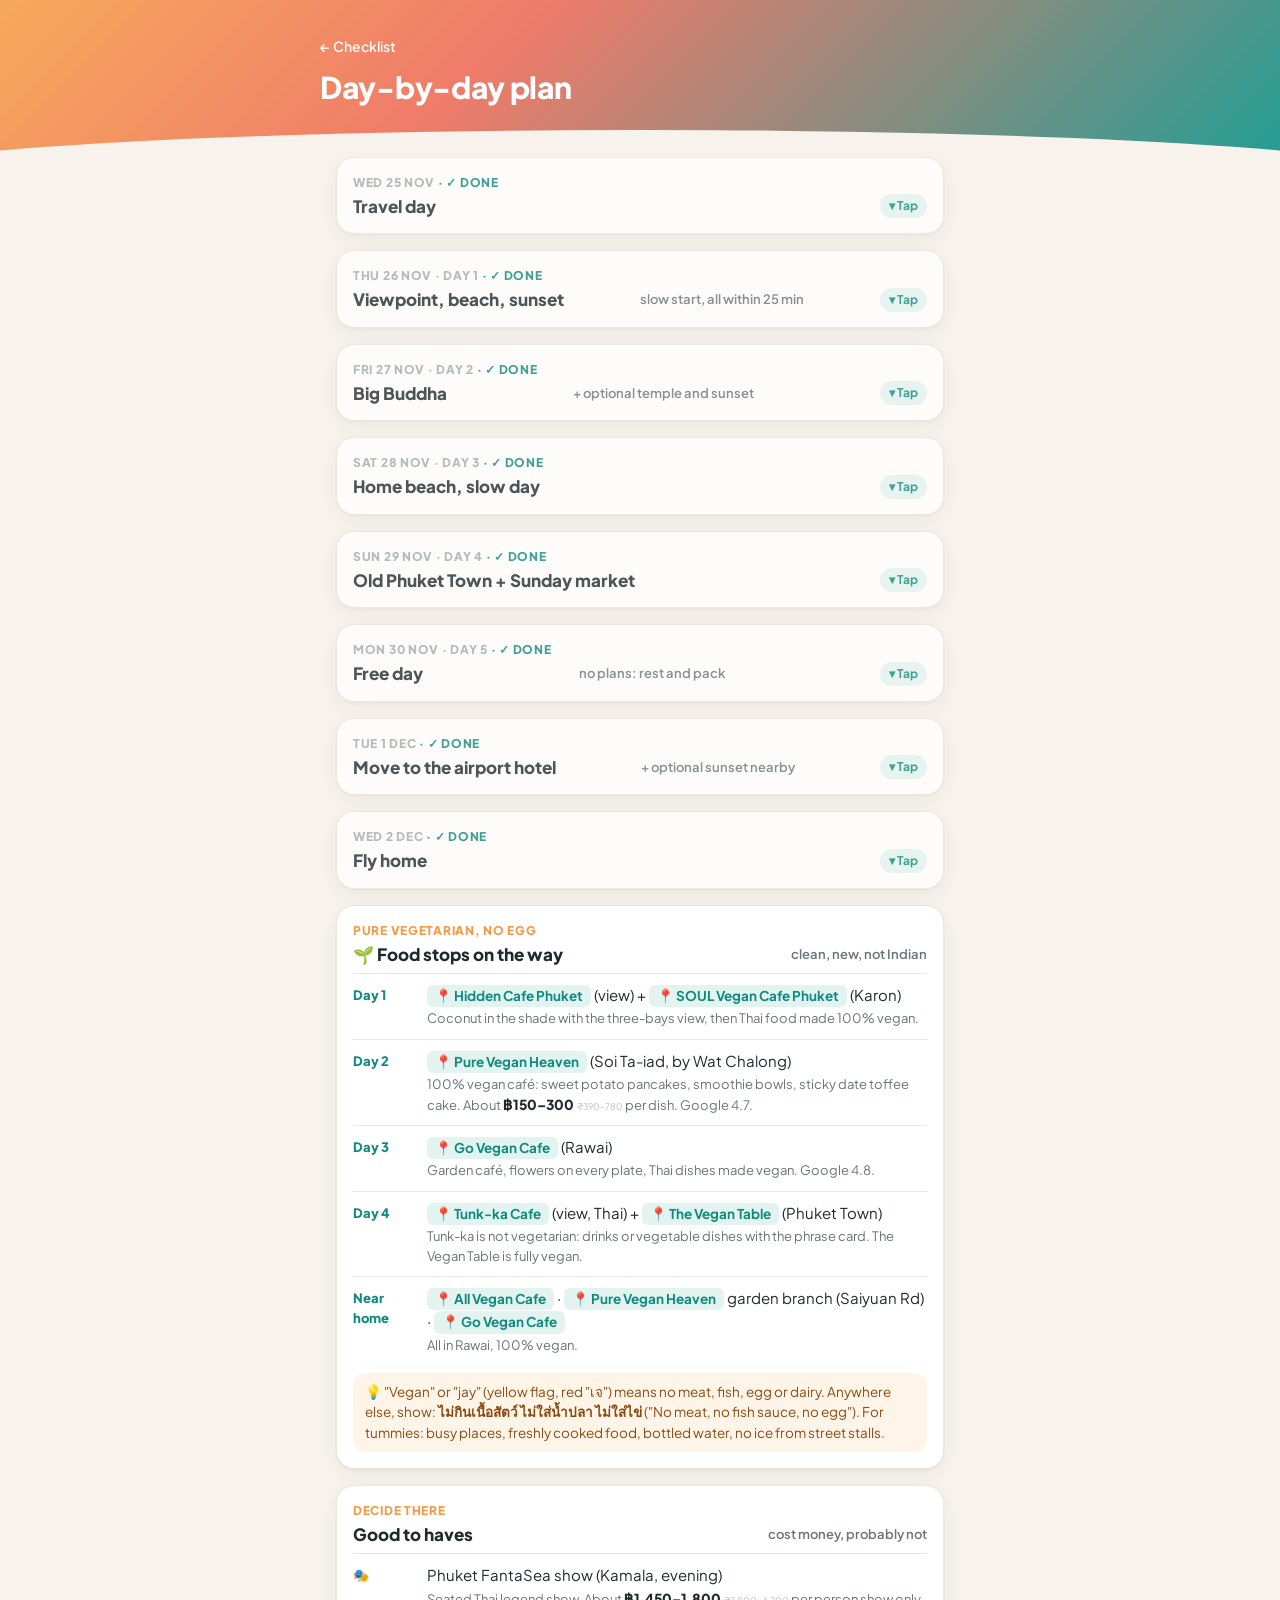
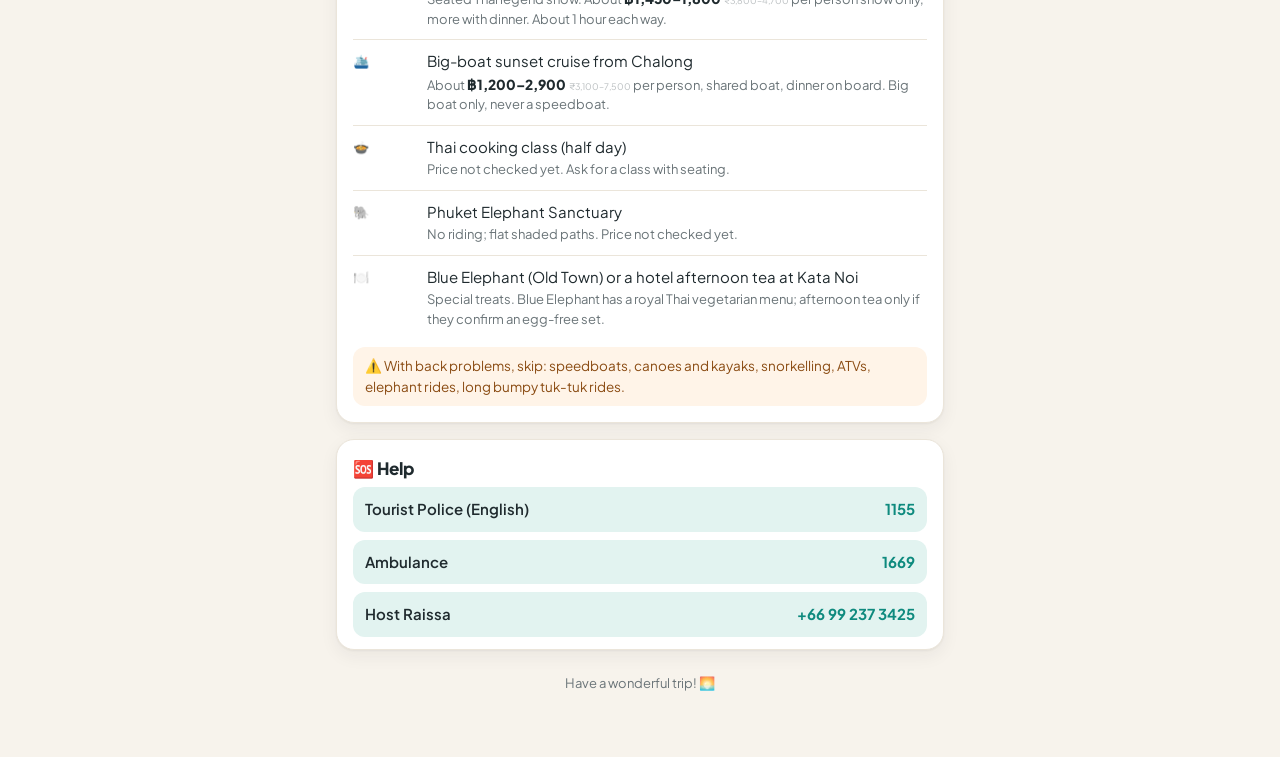
==== commit c53edae5: "Day plan: fold past days (tap to open), glow on today Co-Authored-By: Claude Opus 5.5 <noreply@anthr" ====
--- a/day-plan.html
+++ b/day-plan.html
@@ -18,7 +18,7 @@
 <main>
 
 
-<section class="day">
+<section class="day" data-day="2026-11-25">
 <div class="date">Wed 25 Nov</div>
 <h2>Travel day</h2>
 <div class="stop"><div class="time">5:30 AM</div><div class="what">Leave home<small>Reach Bhopal airport by 6:15 AM at the very latest</small></div></div>
@@ -56,7 +56,7 @@
 </details>
 </section>
 
-<section class="day">
+<section class="day" data-day="2026-11-26">
 <div class="date">Thu 26 Nov · Day 1</div>
 <h2>Viewpoint, beach, sunset <span class="sub">slow start, all within 25 min</span></h2>
 <div class="taxi">🚕 Taxi today: about <b class="thb">฿750–1,050</b><span class="inr">₹2,000–2,700</span></div>
@@ -66,7 +66,7 @@
 <div class="stop"><div class="time">~6:10 PM</div><div class="what">🌅 Sunset at Kata Noi<small>The beach faces west, so the sun sets straight into the sea. Head home right after (🚕 <b class="thb">~฿250–350</b><span class="inr">₹650–910</span>, about 25 min).</small></div></div>
 </section>
 
-<section class="day">
+<section class="day" data-day="2026-11-27">
 <div class="date">Fri 27 Nov · Day 2</div>
 <h2>Big Buddha <span class="sub">+ optional temple and sunset</span></h2>
 <div class="taxi">🚕 Taxi today: about <b class="thb">฿800–1,300</b><span class="inr">₹2,100–3,400</span></div>
@@ -77,7 +77,7 @@
 <div class="stop"><div class="time">5:15 PM</div><div class="what">🌅 Optional sunset: <a class="grab" href="https://www.google.com/maps/search/?api=1&query=Promthep%20Cape%20Phuket" target="_blank" rel="noopener">📍 Promthep Cape</a><small>Phuket's most famous sunset, free, 10 min from the condo (🚕 <b class="thb">~฿150–200</b><span class="inr">₹390–520</span> each way). Stay at the top viewpoint; skip the steps down. Too tired? Skip it.</small></div></div>
 </section>
 
-<section class="day">
+<section class="day" data-day="2026-11-28">
 <div class="date">Sat 28 Nov · Day 3</div>
 <h2>Home beach, slow day</h2>
 <div class="taxi">🚕 Taxi today: about <b class="thb">฿250–550</b><span class="inr">₹650–1,400</span></div>
@@ -87,7 +87,7 @@
 <div class="stop"><div class="time">5:30 PM</div><div class="what">🌅 Optional sunset: <a class="grab" href="https://www.google.com/maps/search/?api=1&query=Windmill%20Viewpoint%20Phuket" target="_blank" rel="noopener">📍 Windmill Viewpoint</a><small>Free, 5 min from the condo (🚕 <b class="thb">~฿100–150</b><span class="inr">₹260–390</span> each way). The car parks right next to it; flat grass with a big view over Nai Harn bay. Or simply the sunset from Nai Harn Beach.</small></div></div>
 </section>
 
-<section class="day">
+<section class="day" data-day="2026-11-29">
 <div class="date">Sun 29 Nov · Day 4</div>
 <h2>Old Phuket Town + Sunday market</h2>
 <div class="taxi">🚕 Taxi today: about <b class="thb">฿1,200–1,500</b><span class="inr">₹3,100–3,900</span></div>
@@ -98,7 +98,7 @@
 <div class="tip">💡 Book the Grab home by 8 PM; it gets busy.</div>
 </section>
 
-<section class="day">
+<section class="day" data-day="2026-11-30">
 <div class="date">Mon 30 Nov · Day 5</div>
 <h2>Free day <span class="sub">no plans: rest and pack</span></h2>
 <div class="taxi">🚕 Taxi today: about <b class="thb">฿800–1,100</b><span class="inr">₹2,100–2,900</span> to Central and back, or <b class="thb">฿250–400</b><span class="inr">₹650–1,000</span> staying local</div>
@@ -108,7 +108,7 @@
 <div class="stop"><div class="time">Evening</div><div class="what">Pack for tomorrow</div></div>
 </section>
 
-<section class="day">
+<section class="day" data-day="2026-12-01">
 <div class="date">Tue 1 Dec</div>
 <h2>Move to the airport hotel <span class="sub">+ optional sunset nearby</span></h2>
 <div class="stop"><div class="time">Morning</div><div class="what">🍳 Last home-cooked meal at the condo<small>The Atom hotel has no kitchen and no breakfast. Cook a proper brunch before checkout, and pack extra food (theplas, parathas, fruit, snacks) for tonight and the 4 AM start tomorrow.</small></div></div>
@@ -117,7 +117,7 @@
 <div class="stop"><div class="time">7:30 PM</div><div class="what">Back to the hotel, early night<small>Alarm 4:00 AM; taxi to the airport 4:45 AM.</small></div></div>
 </section>
 
-<section class="day">
+<section class="day" data-day="2026-12-02">
 <div class="date">Wed 2 Dec</div>
 <h2>Fly home</h2>
 <div class="stop"><div class="time">4:45 AM</div><div class="what">Taxi to the airport<small>Flight AI2379 at 7:35 AM</small></div></div>
@@ -157,5 +157,37 @@
 </section>
 <footer>Have a wonderful trip! 🌅</footer>
 </main>
+<script>
+// Past days fold up (tap to open), today glows. Uses Thai time; ?today=YYYY-MM-DD to preview.
+(function () {
+  var q = location.search.match(/today=(\d{4}-\d{2}-\d{2})/);
+  var today = q ? q[1] : new Date(Date.now() + 7 * 3600e3).toISOString().slice(0, 10);
+  var todayEl = null;
+  document.querySelectorAll('section.day[data-day]').forEach(function (sec) {
+    var d = sec.getAttribute('data-day');
+    if (d < today) {
+      sec.classList.add('past');
+      sec.addEventListener('click', function (e) {
+        if (e.target.closest('a, details')) return;
+        sec.classList.toggle('open');
+      });
+    } else if (d === today) {
+      sec.classList.add('today');
+      todayEl = sec;
+    }
+  });
+  if (todayEl && !location.hash) setTimeout(function () { todayEl.scrollIntoView({ behavior: 'smooth', block: 'start' }); }, 300);
+})();
+</script>
+<script>
+// Ask before calling: no accidental calls from the help buttons
+document.addEventListener('click', function (e) {
+  var a = e.target.closest('a[href^="tel:"]');
+  if (!a) return;
+  var name = (a.childNodes[0] && a.childNodes[0].textContent || a.textContent).trim();
+  var num = a.getAttribute('href').replace('tel:', '');
+  if (!confirm('Call ' + (name && name !== num ? name + ' on ' + num : num) + '?')) e.preventDefault();
+});
+</script>
 </body>
 </html>
--- a/style.css
+++ b/style.css
@@ -246,3 +246,57 @@
 .sync { font-size: 12px; font-weight: 700; margin: 6px 4px 0; color: var(--muted); }
 .sync.ok { color: var(--accent); }
 .sync.warn { color: #c2410c; }
+
+/* Fold-out checklist cards (travel day, move, fly home) */
+section.fold { padding: 0; overflow: hidden; }
+section.fold details > summary { list-style: none; cursor: pointer; display: flex; align-items: center; gap: 10px; padding: 14px 16px; }
+section.fold details > summary::-webkit-details-marker { display: none; }
+section.fold details > summary h2 { margin: 0; flex: 1; }
+section.fold .tap { font-size: 12px; font-weight: 800; color: #fff; background: var(--accent); padding: 4px 10px; border-radius: 999px; white-space: nowrap; }
+section.fold details:not([open]) .tap::after { content: " ▼"; }
+section.fold details[open] .tap::after { content: " ▲"; }
+section.fold details > label { margin: 0 12px; padding-left: 4px; padding-right: 4px; }
+section.fold details > label:last-of-type { margin-bottom: 8px; }
+section.fold details[open] > summary { border-bottom: 1px solid var(--line); }
+
+/* Day-plan buttons: glow + "tap me" hint */
+@keyframes glow {
+  0%   { box-shadow: 0 0 0 0 rgba(14, 138, 126, .55), 0 6px 20px rgba(0,0,0,.22); }
+  70%  { box-shadow: 0 0 0 14px rgba(14, 138, 126, 0), 0 6px 20px rgba(0,0,0,.22); }
+  100% { box-shadow: 0 0 0 0 rgba(14, 138, 126, 0), 0 6px 20px rgba(0,0,0,.22); }
+}
+@keyframes glow-warm {
+  0%   { box-shadow: 0 0 0 0 rgba(246, 169, 91, .6); }
+  70%  { box-shadow: 0 0 0 14px rgba(246, 169, 91, 0); }
+  100% { box-shadow: 0 0 0 0 rgba(246, 169, 91, 0); }
+}
+@keyframes slide-arrow { 0%, 100% { transform: translateX(0); } 50% { transform: translateX(6px); } }
+@keyframes tap-hint { 0%, 60%, 100% { transform: scale(1); } 70% { transform: scale(.96); } 80% { transform: scale(1.02); } }
+.cta-hero { animation: glow 2s ease-out infinite, tap-hint 3s ease-in-out infinite; }
+.cta-card { animation: glow-warm 2.2s ease-out infinite, tap-hint 3.4s ease-in-out infinite; }
+.cta-float { animation: glow 2s ease-out infinite; }
+.cta-hero .arrow, .cta-card .arrow { display: inline-block; animation: slide-arrow 1.2s ease-in-out infinite; }
+.cta-hero b::after, .cta-card b::after { content: "  👆 tap"; font-size: 12px; font-weight: 700; opacity: .75; }
+@media (prefers-reduced-motion: reduce) {
+  .cta-hero, .cta-card, .cta-float, .cta-hero .arrow, .cta-card .arrow { animation: none; }
+}
+
+.subhead { display: flex; justify-content: space-between; align-items: center; margin: 22px 4px 6px; font-size: 15px; font-weight: 800; color: var(--ink); }
+.subhead .count2 { font-size: 12px; font-weight: 700; color: var(--accent); background: var(--accent-soft); padding: 3px 9px; border-radius: 999px; }
+
+/* Past days: folded, tap to open. Today: glowing. */
+.day.past { cursor: pointer; opacity: .78; }
+.day.past > :not(.date):not(h2) { display: none; }
+.day.past.open > :not(.date):not(h2) { display: revert; }
+.day.past.open > .stop { display: grid; }
+.day.past .date { color: var(--done); }
+.day.past .date::after { content: " · ✓ Done"; color: var(--accent); }
+.day.past h2::after { content: "▾ Tap"; float: right; font-size: 12px; font-weight: 700; color: var(--accent); background: var(--accent-soft); padding: 3px 9px; border-radius: 999px; }
+.day.past.open h2::after { content: "▴ Close"; }
+.day.today { border: 2px solid var(--sun); animation: todayGlow 2.4s ease-in-out infinite; scroll-margin-top: 12px; }
+.day.today .date::after { content: " · ★ Today"; color: var(--sun); }
+@keyframes todayGlow {
+  0%, 100% { box-shadow: 0 0 0 0 rgba(242, 153, 74, .25), 0 6px 18px rgba(242, 153, 74, .25); }
+  50% { box-shadow: 0 0 0 6px rgba(242, 153, 74, .18), 0 8px 28px rgba(242, 153, 74, .45); }
+}
+@media (prefers-reduced-motion: reduce) { .day.today { animation: none; box-shadow: 0 0 0 4px rgba(242, 153, 74, .3); } }
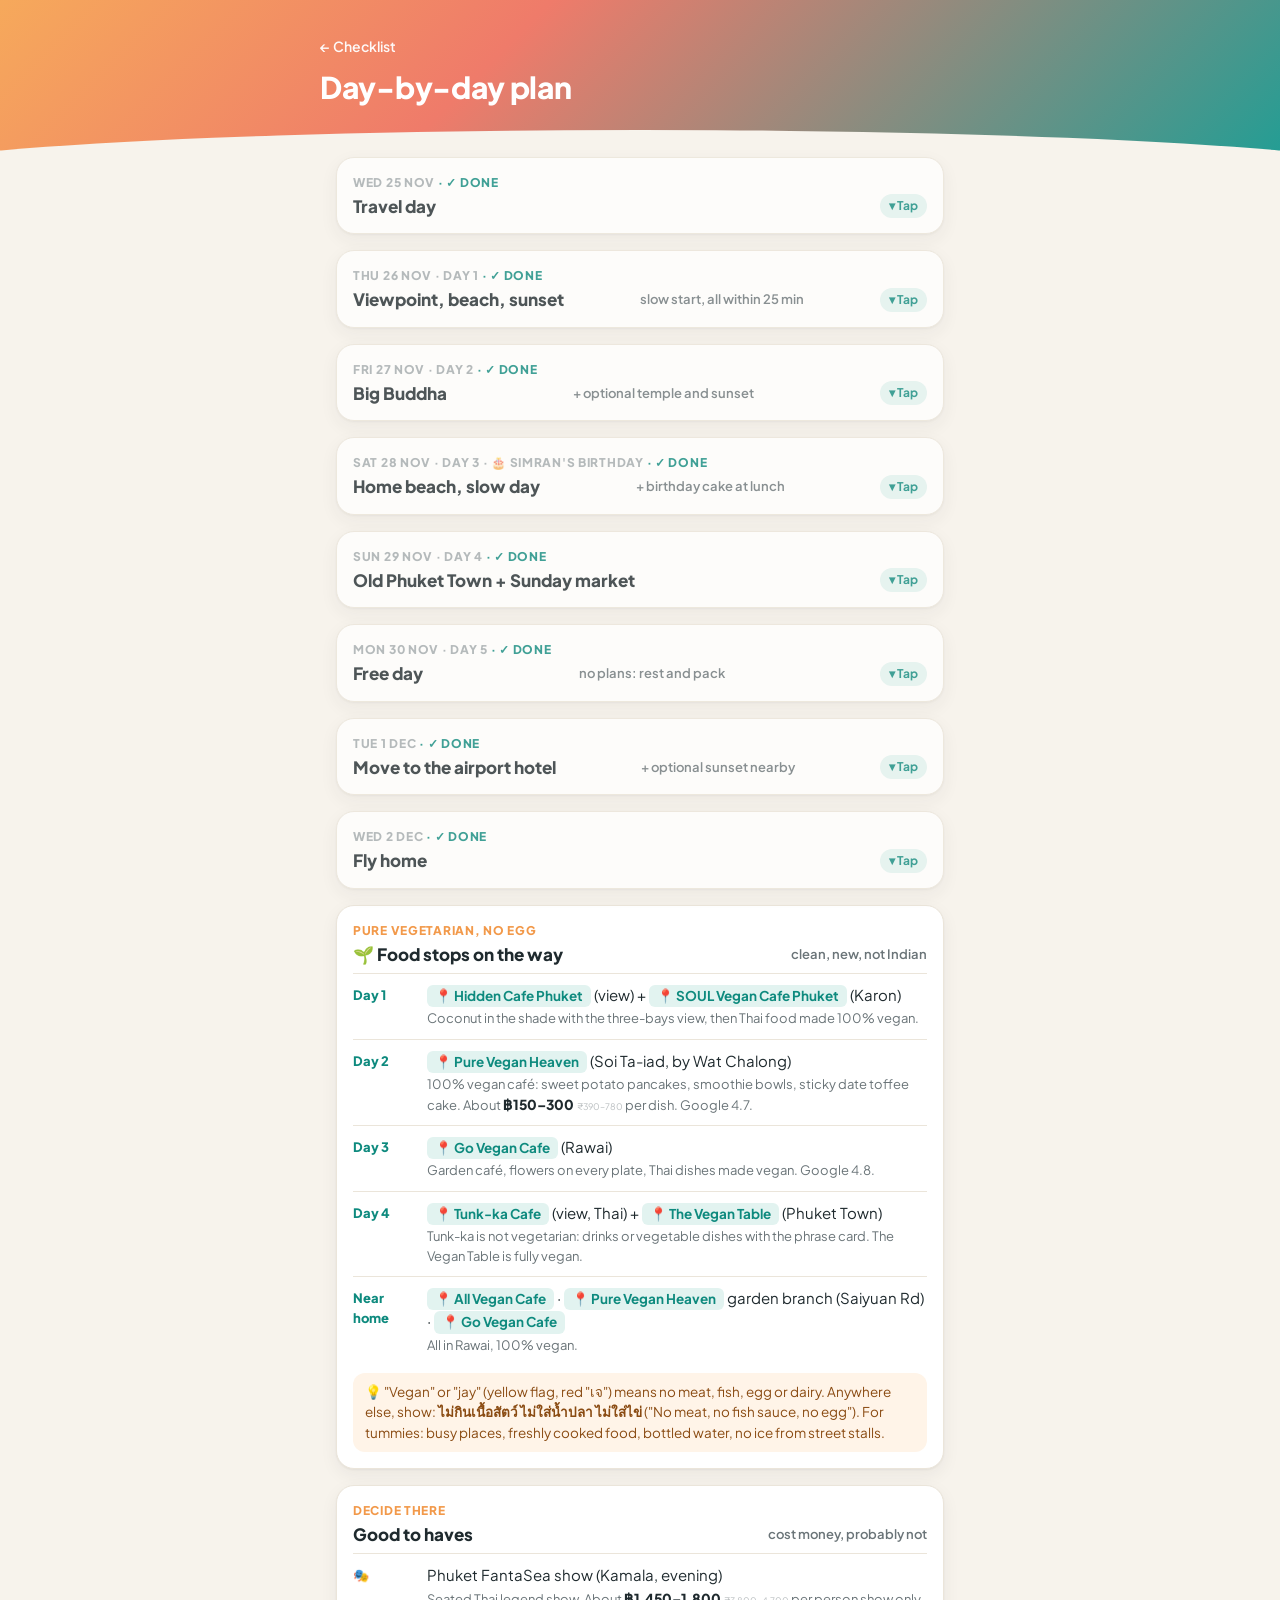
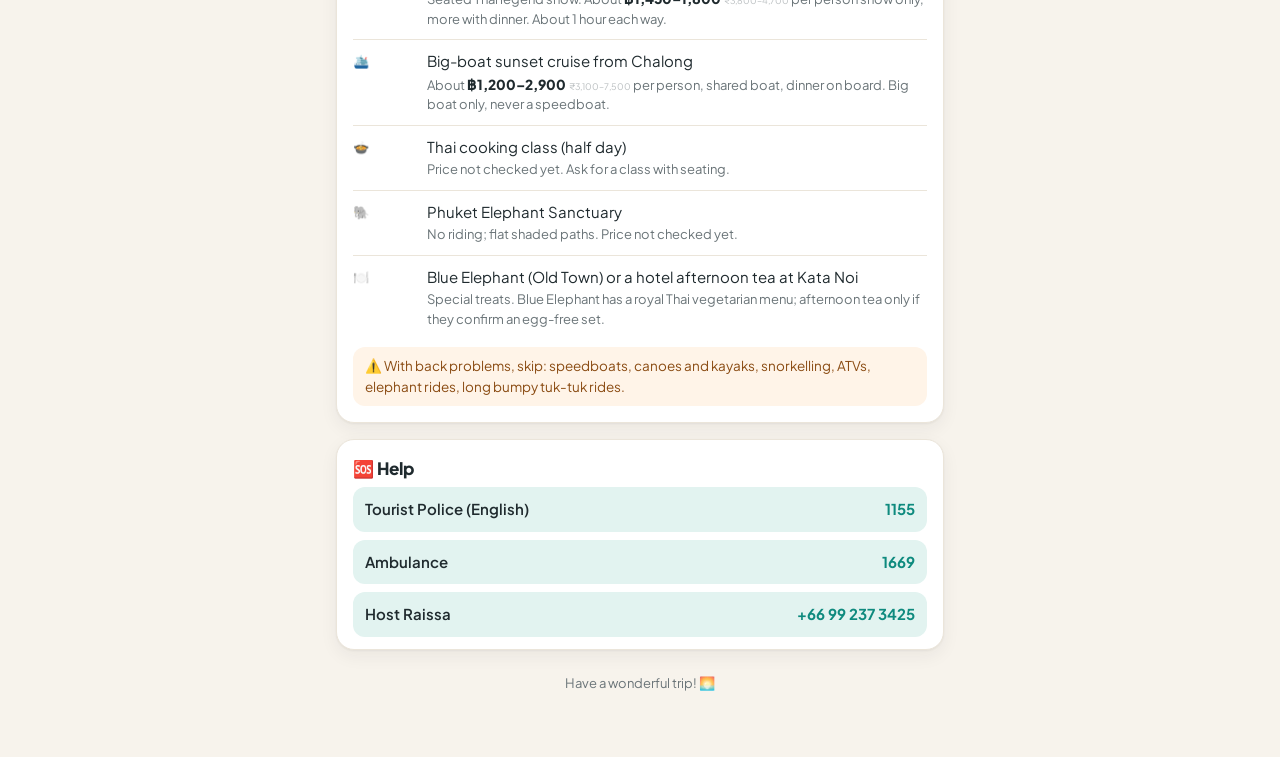
==== commit 45c29f3b: "Day plan: birthday cake on Sat 28 (Simran), foot massage today Co-Authored-By: Claude Opus 5.5 <nore" ====
--- a/day-plan.html
+++ b/day-plan.html
@@ -74,15 +74,16 @@
 <div class="stop"><div class="time">Getting down</div><div class="what">Plan the ride back before going up<small>Grab drivers rarely wait at the top. Best: ask the same Grab driver to wait about 1 hour and bring you back, and agree the waiting fee first (about <b class="thb">฿200–300</b><span class="inr">₹520–780</span> extra). Or take one of the taxis or tuk-tuks waiting in the car park (agree about <b class="thb">฿300–500</b><span class="inr">₹780–1,300</span> to Chalong before getting in). Don't stay until evening: one Reddit user paid <b class="thb">฿985</b><span class="inr">₹2,600</span> at 6:30 PM.</small></div></div>
 <div class="stop"><div class="time">~12:00</div><div class="what">Optional: <a class="grab" href="https://www.google.com/maps/search/?api=1&query=Wat%20Chalong%20Phuket" target="_blank" rel="noopener">📍 Wat Chalong</a> on the way down<small>About 15–20 min from Big Buddha and on the road home. Phuket's most important temple, ornate and flat. Only if they still have energy; 30–45 min is enough.</small></div></div>
 <div class="stop"><div class="time">~12:45</div><div class="what">🌱 Lunch at <a class="grab" href="https://www.google.com/maps/search/?api=1&query=Pure%20Vegan%20Heaven%20Phuket" target="_blank" rel="noopener">📍 Pure Vegan Heaven</a> (Soi Ta-iad, next to Wat Chalong)<small>100% vegan: sweet potato pancakes, smoothie bowls, sticky date toffee cake. About <b class="thb">฿150–300</b><span class="inr">₹390–780</span> per dish. 🚕 <b class="thb">~฿250–350</b><span class="inr">₹650–910</span> home after.</small></div></div>
+<div class="stop"><div class="time">~3:00 PM</div><div class="what">💆 Foot massage at <a class="grab" href="https://www.google.com/maps/search/?api=1&query=Sabai%20Lar%20Massage%20Nai%20Harn%20Phuket" target="_blank" rel="noopener">📍 Sabai Lar Massage</a> (Nai Harn, near the condo)<small>Google 4.8 from 300 reviews. About 1 hour, roughly <b class="thb">฿300–400</b><span class="inr">₹780–1,000</span> each (ask the price first). <b>Foot massage only</b> for Mom and Simran (back): say <b>"soft, no stretching"</b>. Open from about 9 AM.</small></div></div>
 <div class="stop"><div class="time">5:15 PM</div><div class="what">🌅 Optional sunset: <a class="grab" href="https://www.google.com/maps/search/?api=1&query=Promthep%20Cape%20Phuket" target="_blank" rel="noopener">📍 Promthep Cape</a><small>Phuket's most famous sunset, free, 10 min from the condo (🚕 <b class="thb">~฿150–200</b><span class="inr">₹390–520</span> each way). Stay at the top viewpoint; skip the steps down. Too tired? Skip it.</small></div></div>
 </section>
 
 <section class="day" data-day="2026-11-28">
-<div class="date">Sat 28 Nov · Day 3</div>
-<h2>Home beach, slow day</h2>
+<div class="date">Sat 28 Nov · Day 3 · 🎂 Simran's birthday</div>
+<h2>Home beach, slow day <span class="sub">+ birthday cake at lunch</span></h2>
 <div class="taxi">🚕 Taxi today: about <b class="thb">฿250–550</b><span class="inr">₹650–1,400</span></div>
 <div class="stop"><div class="time">10:00</div><div class="what"><a class="grab" href="https://www.google.com/maps/search/?api=1&query=Nai%20Harn%20Beach%20Phuket" target="_blank" rel="noopener">📍 Nai Harn Beach</a><small>🚕 <b class="thb">~฿100</b><span class="inr">₹260</span> or walk. 5 min from the condo (or a flat 10–15 min walk). Sunbeds, shade trees, an easy slow morning.</small></div></div>
-<div class="stop"><div class="time">12:30</div><div class="what">🌱 Lunch at <a class="grab" href="https://www.google.com/maps/search/?api=1&query=Go%20Vegan%20Cafe%20Phuket" target="_blank" rel="noopener">📍 Go Vegan Cafe</a> (Rawai, about 10 min)<small>🚕 <b class="thb">~฿120–180</b><span class="inr">₹310–470</span> each way. 100% plant-based, set in a garden, fresh flowers on every plate. Thai dishes like khao soi and massaman curry, plus smoothie bowls. About <b class="thb">฿150–250</b><span class="inr">₹390–650</span> per dish. Google 4.8.</small></div></div>
+<div class="stop"><div class="time">12:30</div><div class="what">🎂 Birthday lunch + cake at <a class="grab" href="https://www.google.com/maps/search/?api=1&query=Go%20Vegan%20Cafe%20Phuket" target="_blank" rel="noopener">📍 Go Vegan Cafe</a> (Rawai, about 10 min)<small>🚕 <b class="thb">~฿120–180</b><span class="inr">₹310–470</span> each way. 100% plant-based, set in a garden, fresh flowers on every plate. Thai dishes like khao soi and massaman curry, plus smoothie bowls. About <b class="thb">฿150–250</b><span class="inr">₹390–650</span> per dish. Google 4.8.<br>🎂 <b>Cake:</b> everything here is vegan, so the cakes have <b>no egg</b> (a recent review: "the vegan cakes were very good"). Ask for a slice each with a candle; for a whole cake, ask the café a day ahead.</small></div></div>
 <div class="stop"><div class="time">Afternoon</div><div class="what">Rest at the condo</div></div>
 <div class="stop"><div class="time">5:30 PM</div><div class="what">🌅 Optional sunset: <a class="grab" href="https://www.google.com/maps/search/?api=1&query=Windmill%20Viewpoint%20Phuket" target="_blank" rel="noopener">📍 Windmill Viewpoint</a><small>Free, 5 min from the condo (🚕 <b class="thb">~฿100–150</b><span class="inr">₹260–390</span> each way). The car parks right next to it; flat grass with a big view over Nai Harn bay. Or simply the sunset from Nai Harn Beach.</small></div></div>
 </section>
